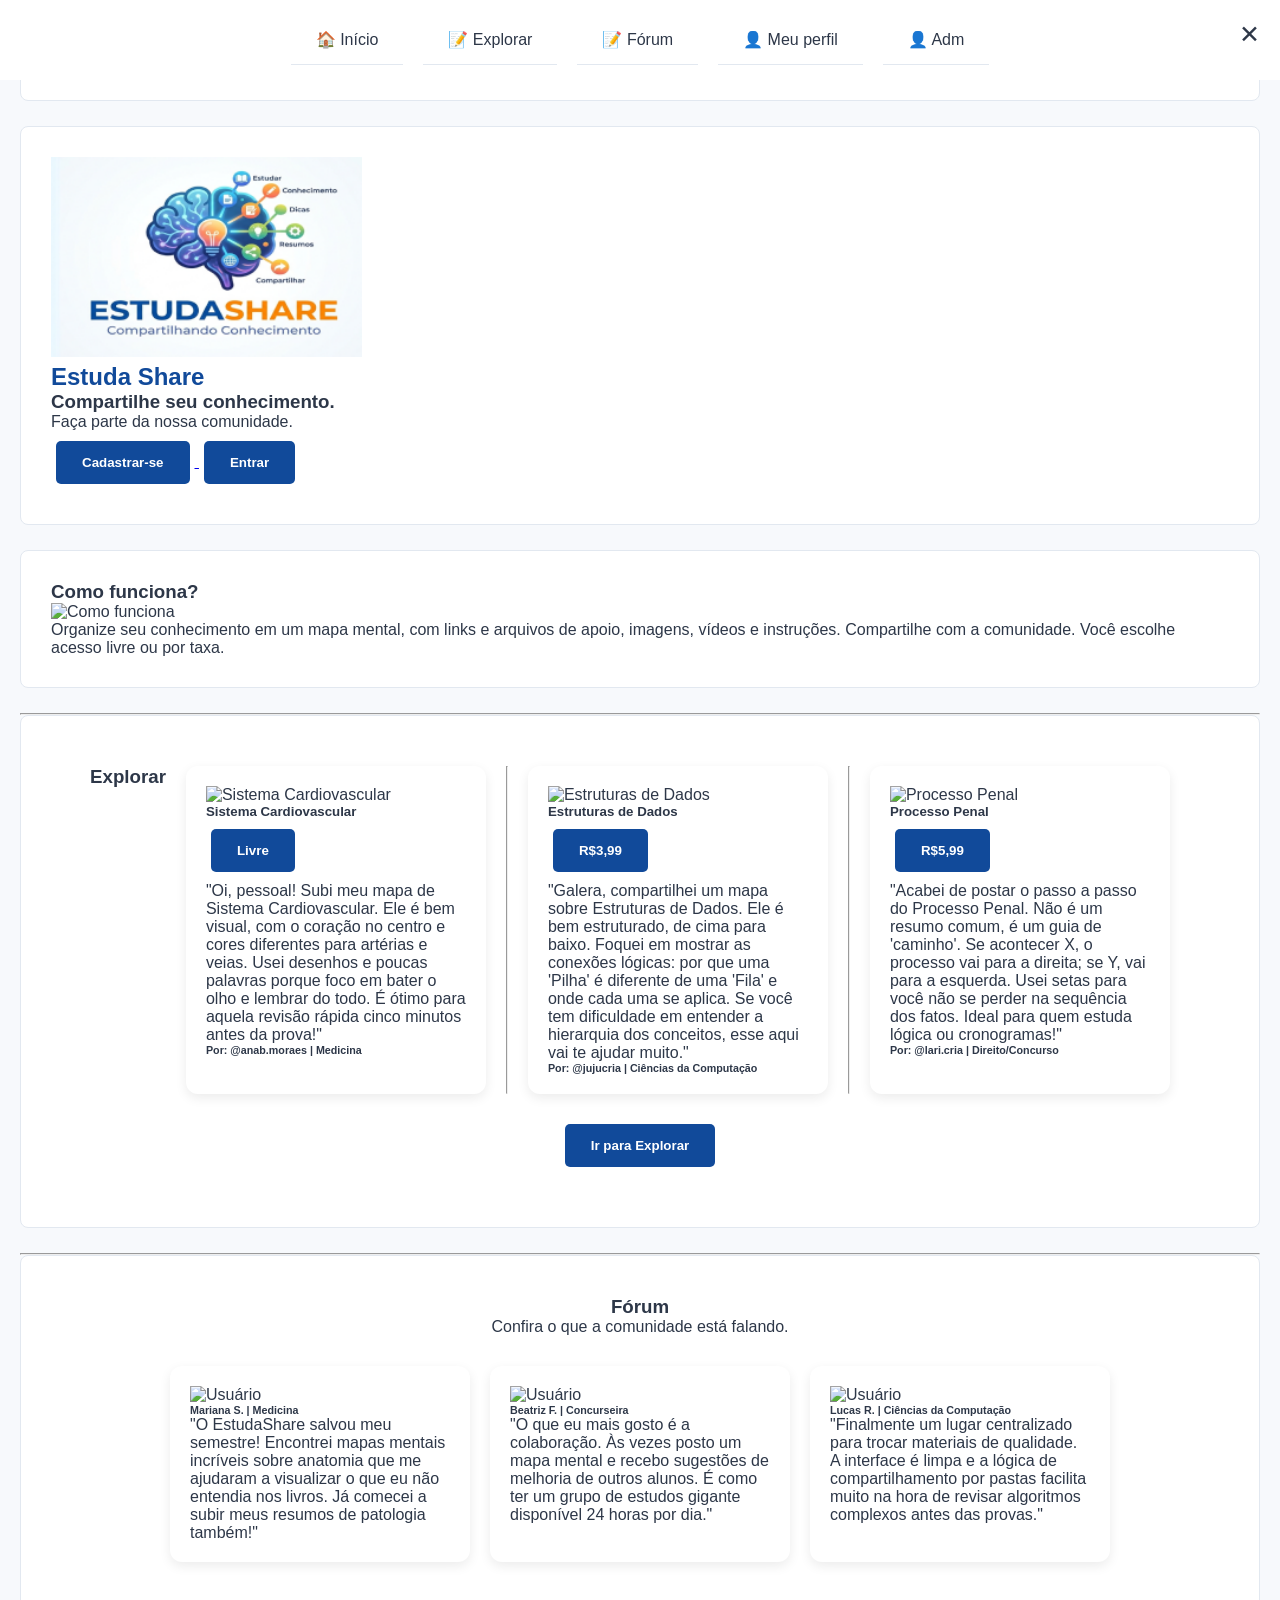
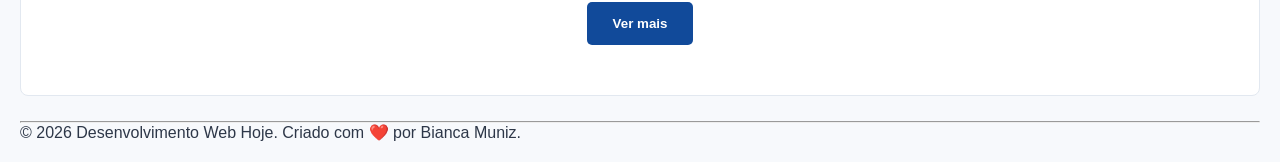
==== index.html @ 196afbf1 "Update index.html" ====
<!DOCTYPE html>
<html lang="pt-br">

<head>
  <meta charset="UTF-8" />
  <title>Estuda Share</title>
  <link rel="stylesheet" type="text/css" href="style2.css" />
</head>

<body>
  <section>
    <nav>
      <input type="checkbox" id="menu-toggle" hidden>
      <label for="menu-toggle" class="menu-icon-open">☰</label>

      <ul class="menu-links">
        <label for="menu-toggle" class="menu-icon-close">✕</label>
        <li><a href="index.html">🏠 Início</a></li>
        <li><a href="Explorar.html">📝 Explorar</a></li>
        <li><a href="Forum.html">📝 Fórum</a></li>
        <li><a href="MeuPerfil.html">👤 Meu perfil</a></li>
        <li><a href="Adm.html">👤 Adm </a></li>
      </ul>
    </nav>
  </section>

  <section>
    <h1>
      <div>
        <img src="logo.jpg" height="200">
      </div>
      Estuda Share
    </h1>
    <h3>Compartilhe seu conhecimento.</h3>
    <p>Faça parte da nossa comunidade.</p>
    
    <a href="LoginNovoUsuário.html">
      <button type="button">Cadastrar-se</button>
    </a>
    <a href="LoginUsuário.html">
      <button type="button">Entrar</button>
    </a>
  </section>

  <section>
    <h3>Como funciona?</h3>
    <img src="comofunciona.jpg" height="50" alt="Como funciona">
    <p>
      Organize seu conhecimento em um mapa mental, com links e arquivos de apoio, imagens, vídeos e instruções.
      Compartilhe com a comunidade. Você escolhe acesso livre ou por taxa.
    </p>
  </section>

  <hr>

  <section>
    <div class="cards-wrapper">
      <h3>Explorar</h3>
      
      <div class="card-container">
        <img src="img1.jpg" height="50" alt="Sistema Cardiovascular">
        <h5>Sistema Cardiovascular</h5>
        <button type="submit">Livre</button>
        <p>
          "Oi, pessoal! Subi meu mapa de Sistema Cardiovascular. Ele é bem visual, com o coração no centro e cores diferentes para artérias e veias. Usei desenhos e poucas palavras porque foco em bater o olho e lembrar do todo. É ótimo para aquela revisão rápida cinco minutos antes da prova!"
        </p>
        <h6>Por: @anab.moraes | Medicina</h6>
      </div>

      <hr>

      <div class="card-container">
        <img src="img2.jpg" height="50" alt="Estruturas de Dados">
        <h5>Estruturas de Dados</h5>
        <button type="submit">R$3,99</button>
        <p>
          "Galera, compartilhei um mapa sobre Estruturas de Dados. Ele é bem estruturado, de cima para baixo. Foquei em mostrar as conexões lógicas: por que uma 'Pilha' é diferente de uma 'Fila' e onde cada uma se aplica. Se você tem dificuldade em entender a hierarquia dos conceitos, esse aqui vai te ajudar muito."
        </p>
        <h6>Por: @jujucria | Ciências da Computação</h6>
      </div>

      <hr>

      <div class="card-container">
        <img src="img3.jpg" height="50" alt="Processo Penal">
        <h5>Processo Penal</h5>
        <button type="submit">R$5,99</button>
        <p>
          "Acabei de postar o passo a passo do Processo Penal. Não é um resumo comum, é um guia de 'caminho'. Se acontecer X, o processo vai para a direita; se Y, vai para a esquerda. Usei setas para você não se perder na sequência dos fatos. Ideal para quem estuda lógica ou cronogramas!"
        </p>
        <h6>Por: @lari.cria | Direito/Concurso</h6>
      </div>

      <br>
      <a href="Explorar.html">
        <button type="button">Ir para Explorar</button>
      </a>
    </div>
  </section>

  <hr>

  <section class="forum-section">
  <h3>Fórum</h3>
  <p>Confira o que a comunidade está falando.</p>

  <div class="comentarios-wrapper">
    <div class="comentario">
      <img src="img4.jpg" height="20" alt="Usuário">
      <h6>Mariana S. | Medicina</h6>
      <p>"O EstudaShare salvou meu semestre! Encontrei mapas mentais incríveis sobre anatomia que me ajudaram a visualizar o que eu não entendia nos livros. Já comecei a subir meus resumos de patologia também!"</p>
    </div>

    <div class="comentario">
      <img src="img4.jpg" height="20" alt="Usuário">
      <h6>Beatriz F. | Concurseira</h6>
      <p>"O que eu mais gosto é a colaboração. Às vezes posto um mapa mental e recebo sugestões de melhoria de outros alunos. É como ter um grupo de estudos gigante disponível 24 horas por dia."</p>
    </div>

    <div class="comentario">
      <img src="img4.jpg" height="20" alt="Usuário">
      <h6>Lucas R. | Ciências da Computação</h6>
      <p>"Finalmente um lugar centralizado para trocar materiais de qualidade. A interface é limpa e a lógica de compartilhamento por pastas facilita muito na hora de revisar algoritmos complexos antes das provas."</p>
    </div>
  </div>

  <div class="forum-botao">
    <a href="Forum.html">
      <button type="button">Ver mais</button>
    </a>
  </div>
</section>

  <hr>

  <footer>
    <p>© 2026 Desenvolvimento Web Hoje. Criado com ❤️ por Bianca Muniz.</p>
  </footer>
</body>

</html>
---- style2.css ----
/* ==========================================
   1. VARIÁVEIS GLOBAIS (:root)
   ========================================== */
:root {
  /* Cores Principais */
  --color-primary: #114a9a;      
  --color-secondary: #f39200;    
  --color-dark-blue: #1b2447;    
  --color-accent-green: #8cc63f; 
  --color-accent-cyan: #00aeef;  

  /* Cores de Interface */
  --color-bg: #f7f9fc;           
  --color-text: #2d3748;         
  --color-white: #ffffff;        
  --color-border: #e2e8f0;

  /* Fontes e Tamanhos */
  --font-titles: 'Montserrat', sans-serif;
  --font-main: 'Segoe UI', Tahoma, Geneva, Verdana, sans-serif;
  --font-size-base: 16px;
  --font-weight-bold: 600;
}

/* ==========================================
   2. CONFIGURAÇÕES GERAIS E RESET
   ========================================== */
* {
  margin: 0;
  padding: 0;
  box-sizing: border-box;
}

body {
  font-family: var(--font-main);
  font-size: var(--font-size-base);
  background-color: var(--color-bg);
  color: var(--color-text);
  padding: 20px;
}

/* Títulos Importantes */
h1 {
  font-family: var(--font-titles);
  font-weight: 800; /* Bem grosso */
  color: var(--color-primary);
}

h1 span {
  font-weight: 500; /* Mais fino */
  color: var(--color-secondary);
}

/* Blocos de conteúdo */
section {
  background: var(--color-white);
  border: 1px solid var(--color-border); 
  border-radius: 8px;
  margin-bottom: 25px; 
  padding: 30px;       
}

/* ==========================================
   3. MENU DE NAVEGAÇÃO
   ========================================== */
.menu-links {
  position: fixed;
  top: 0;
  left: 0; 
  width: 100%; 
  height: auto; 
  background: var(--color-white);
  z-index: 1000;
  padding: 15px 20px; 

  display: flex;
  flex-direction: row; 
  justify-content: center; 
  gap: 20px;
}

.menu-icon-close {
  position: absolute;
  top: 20px;
  right: 20px;
  font-size: 25px;
}

#menu-toggle:checked ~ .menu-links {
  left: 0;
}

.menu-links li {
  list-style: none; /* Remove as bolinhas da lista do menu */
}

.menu-links li a {
  display: block;
  padding: 15px 25px;
  text-decoration: none;
  color: var(--color-text);
  border-bottom: 1px solid var(--color-border);
}

/* ==========================================
   4. COMPONENTES (BOTÕES E CARDS)
   ========================================== */
button {
  background-color: var(--color-primary);
  color: var(--color-white);
  border: 2px solid transparent;
  padding: 12px 24px;
  border-radius: 5px;
  font-weight: var(--font-weight-bold);
  cursor: pointer;
  transition: 0.2s;
  margin: 10px 5px;
}

button:hover {
  background-color: var(--color-white);
  color: var(--color-primary);
  border-color: var(--color-primary);
}

/* Container de Cards Gerais */
.card-container {
  border-radius: 12px; 
  box-shadow: 0 4px 12px rgba(0, 0, 0, 0.08); 
  width: 300px;
  padding: 20px;
  overflow: hidden;
}

/* Wrapper dos Cards na seção Explorar */
.cards-wrapper {
  display: flex; 
  flex-direction: row; 
  justify-content: center; 
  gap: 20px; 
  padding: 20px; 
  flex-wrap: wrap; 
}

/* ==========================================
   5. SEÇÃO DO FÓRUM E COMENTÁRIOS
   ========================================== */
.forum-section {
  padding: 40px 20px;
  text-align: center; 
}

/* Caixa que segura os comentários lado a lado */
.comentarios-wrapper {
  display: flex;
  flex-direction: row;
  flex-wrap: wrap;       
  gap: 20px;             
  justify-content: center; 
  margin: 30px 0;        
}

/* Card de comentário individual */
.comentario {
  background-color: var(--color-white); 
  border-radius: 12px; 
  box-shadow: 0 4px 12px rgba(0, 0, 0, 0.08); 
  width: 300px;
  padding: 20px;
  overflow: hidden;
  text-align: left; 
  flex: 0 1 300px; 
}

.forum-botao {
  margin-top: 20px;
}
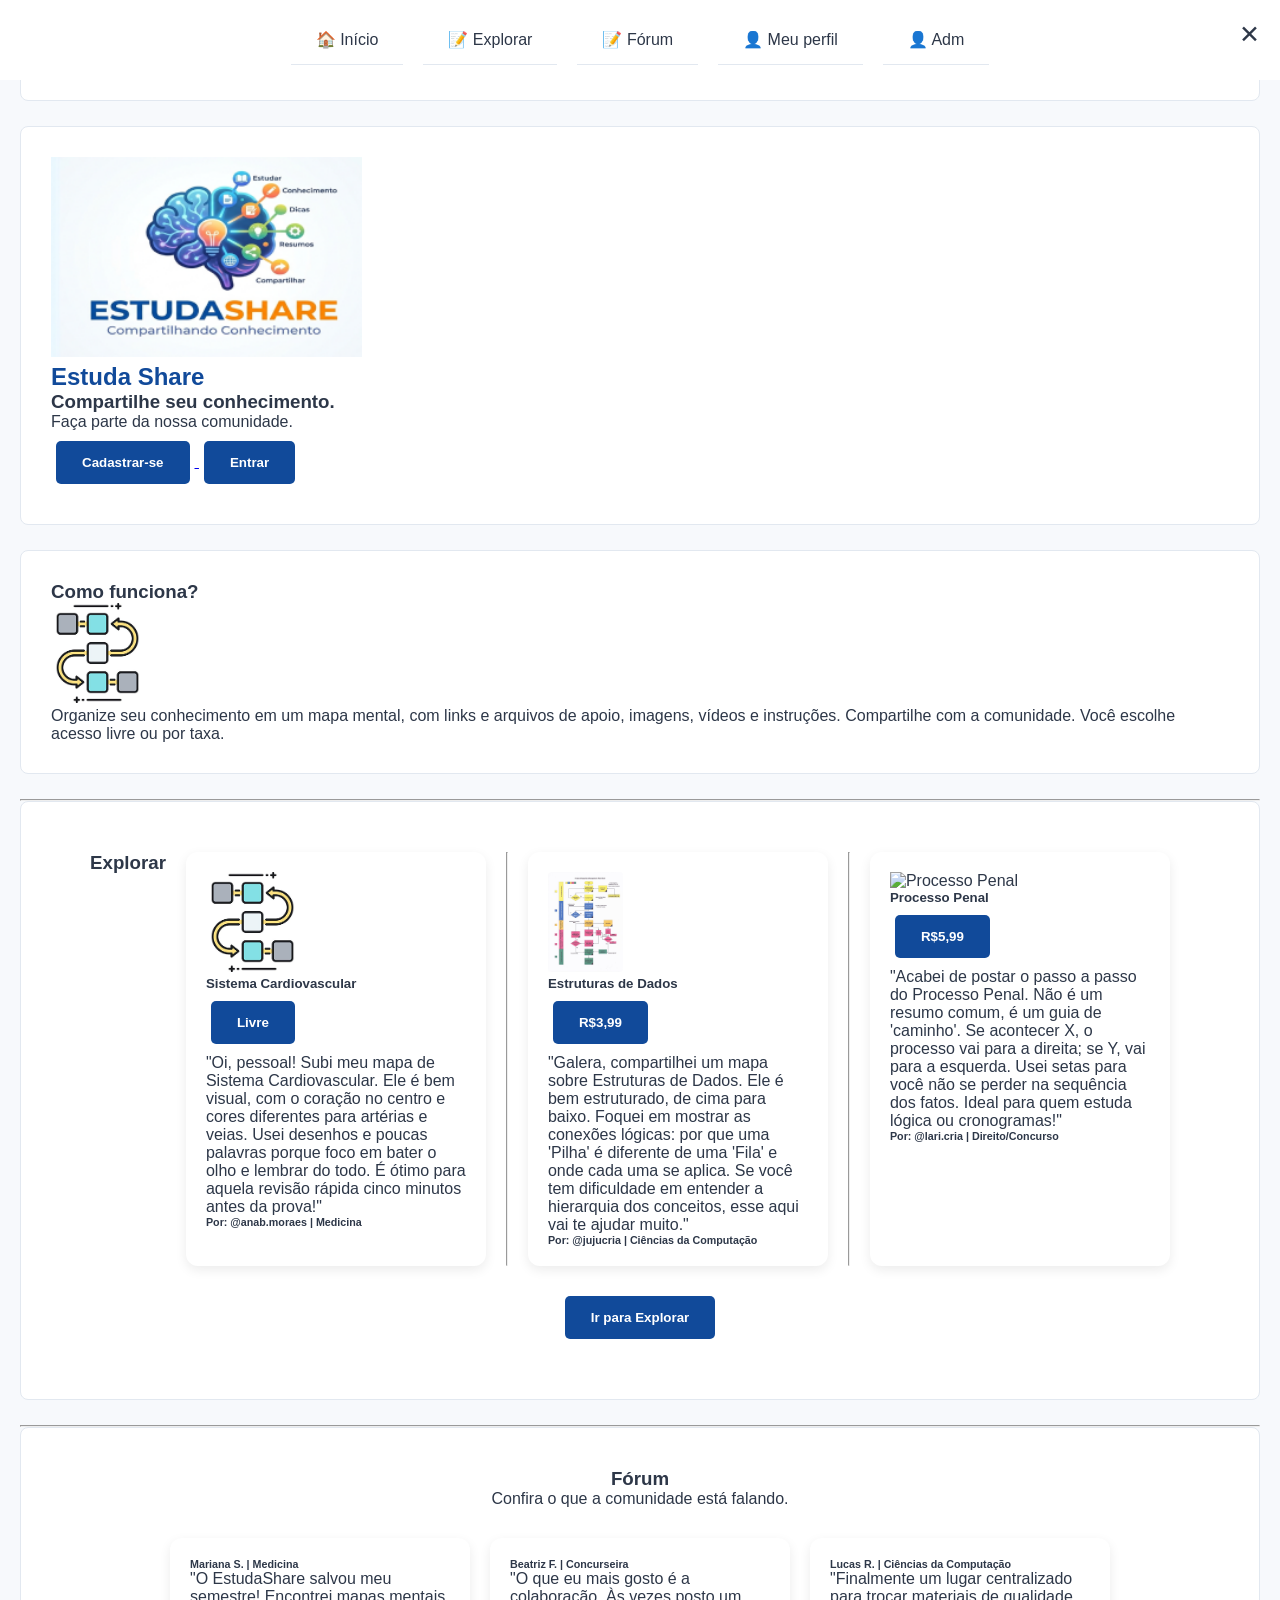
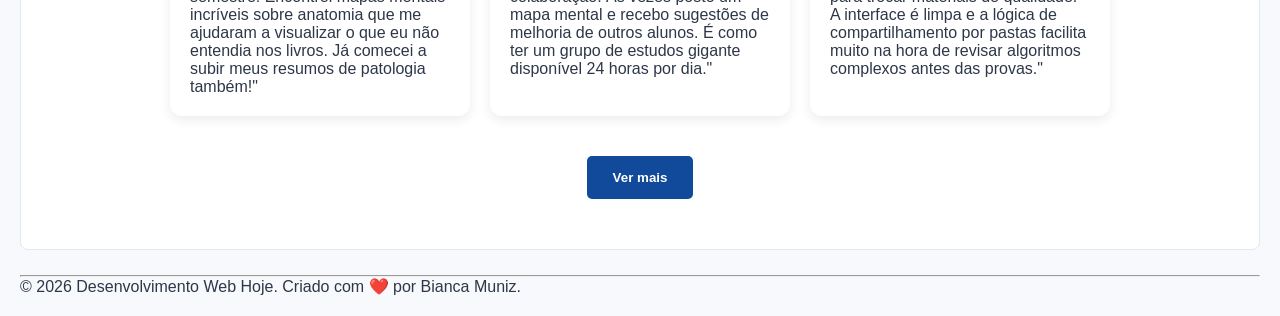
==== commit 93a9a855: "Update index.html" ====
--- a/index.html
+++ b/index.html
@@ -44,7 +44,7 @@
 
   <section>
     <h3>Como funciona?</h3>
-    <img src="comofunciona.jpg" height="50" alt="Como funciona">
+    <img src="comofunciona.jpg" height="100" alt="Como funciona">
     <p>
       Organize seu conhecimento em um mapa mental, com links e arquivos de apoio, imagens, vídeos e instruções.
       Compartilhe com a comunidade. Você escolhe acesso livre ou por taxa.
@@ -58,7 +58,7 @@
       <h3>Explorar</h3>
       
       <div class="card-container">
-        <img src="img1.jpg" height="50" alt="Sistema Cardiovascular">
+        <img src="img1.jpg" height="100" alt="Sistema Cardiovascular">
         <h5>Sistema Cardiovascular</h5>
         <button type="submit">Livre</button>
         <p>
@@ -70,7 +70,7 @@
       <hr>
 
       <div class="card-container">
-        <img src="img2.jpg" height="50" alt="Estruturas de Dados">
+        <img src="img2.jpg" height="100" alt="Estruturas de Dados">
         <h5>Estruturas de Dados</h5>
         <button type="submit">R$3,99</button>
         <p>
@@ -82,7 +82,7 @@
       <hr>
 
       <div class="card-container">
-        <img src="img3.jpg" height="50" alt="Processo Penal">
+        <img src="img3.jpg" height="100" alt="Processo Penal">
         <h5>Processo Penal</h5>
         <button type="submit">R$5,99</button>
         <p>
@@ -106,19 +106,19 @@
 
   <div class="comentarios-wrapper">
     <div class="comentario">
-      <img src="img4.jpg" height="20" alt="Usuário">
+      
       <h6>Mariana S. | Medicina</h6>
       <p>"O EstudaShare salvou meu semestre! Encontrei mapas mentais incríveis sobre anatomia que me ajudaram a visualizar o que eu não entendia nos livros. Já comecei a subir meus resumos de patologia também!"</p>
     </div>
 
     <div class="comentario">
-      <img src="img4.jpg" height="20" alt="Usuário">
+    
       <h6>Beatriz F. | Concurseira</h6>
       <p>"O que eu mais gosto é a colaboração. Às vezes posto um mapa mental e recebo sugestões de melhoria de outros alunos. É como ter um grupo de estudos gigante disponível 24 horas por dia."</p>
     </div>
 
     <div class="comentario">
-      <img src="img4.jpg" height="20" alt="Usuário">
+     
       <h6>Lucas R. | Ciências da Computação</h6>
       <p>"Finalmente um lugar centralizado para trocar materiais de qualidade. A interface é limpa e a lógica de compartilhamento por pastas facilita muito na hora de revisar algoritmos complexos antes das provas."</p>
     </div>
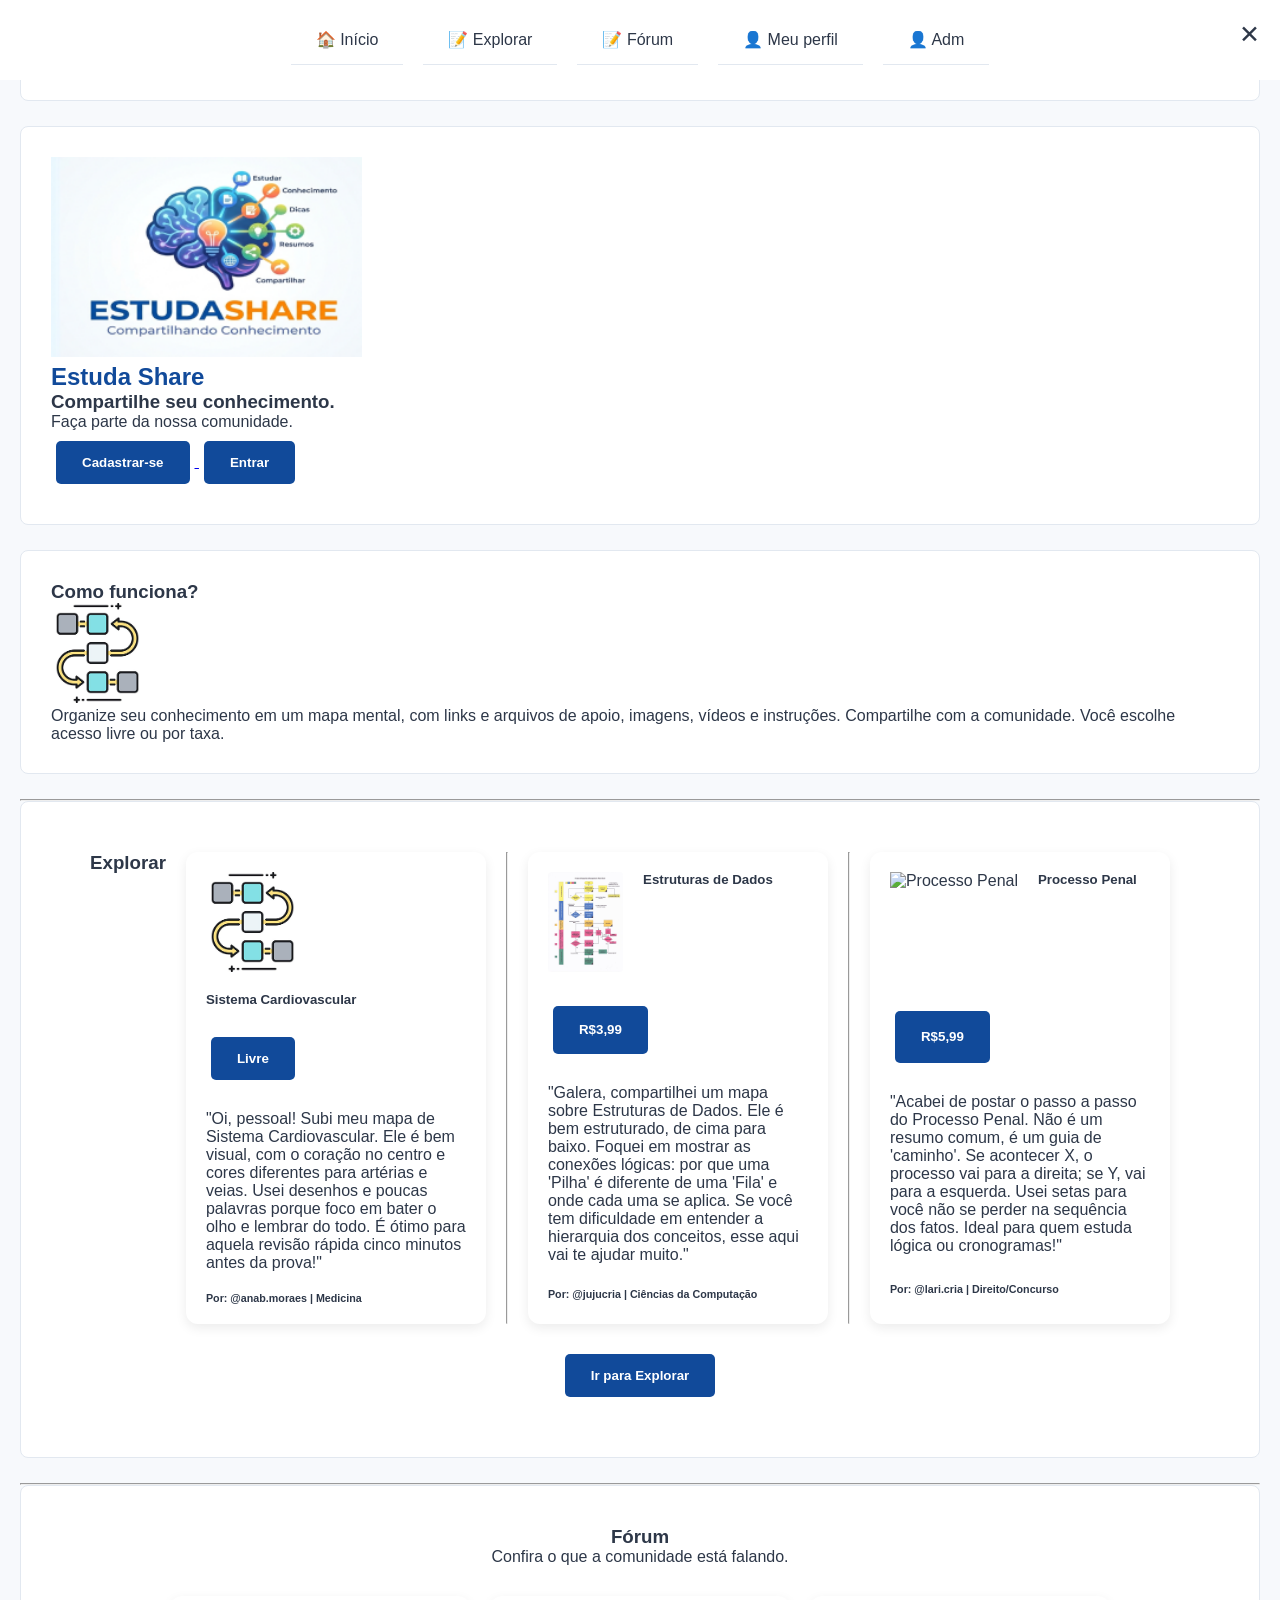
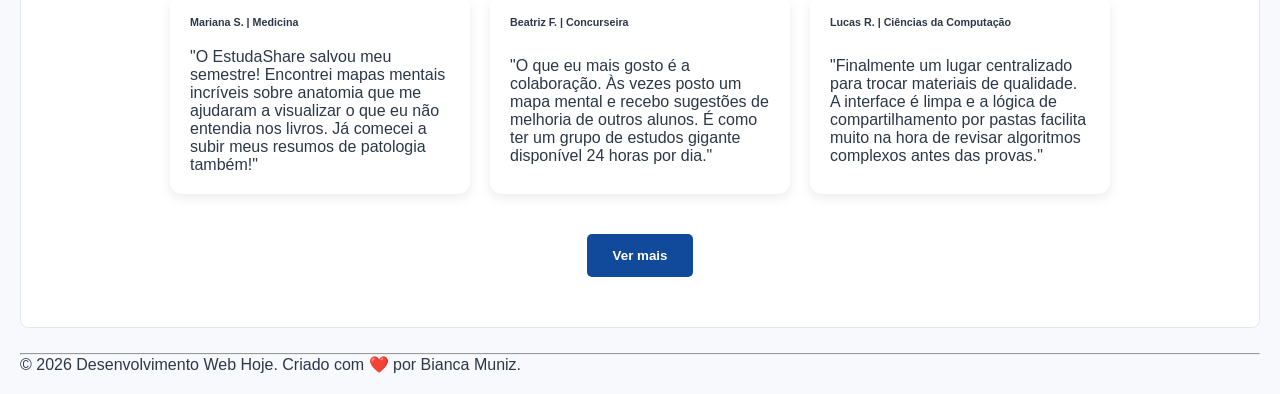
==== commit a683f2d1: "Update index.html" ====
--- a/index.html
+++ b/index.html
@@ -4,7 +4,7 @@
 <head>
   <meta charset="UTF-8" />
   <title>Estuda Share</title>
-  <link rel="stylesheet" type="text/css" href="style2.css" />
+  <link rel="stylesheet" type="text/css" href="style3.css" />
 </head>
 
 <body>
--- a/style3.css
+++ b/style3.css
@@ -0,0 +1,183 @@
+/* ==========================================
+   1. VARIÁVEIS GLOBAIS (:root)
+   ========================================== */
+:root {
+  /* Cores Principais */
+  --color-primary: #114a9a;      
+  --color-secondary: #f39200;    
+  --color-dark-blue: #1b2447;    
+  --color-accent-green: #8cc63f; 
+  --color-accent-cyan: #00aeef;  
+
+  /* Cores de Interface */
+  --color-bg: #f7f9fc;           
+  --color-text: #2d3748;         
+  --color-white: #ffffff;        
+  --color-border: #e2e8f0;
+
+  /* Fontes e Tamanhos */
+  --font-titles: 'Montserrat', sans-serif;
+  --font-main: 'Segoe UI', Tahoma, Geneva, Verdana, sans-serif;
+  --font-size-base: 16px;
+  --font-weight-bold: 600;
+}
+
+/* ==========================================
+   2. CONFIGURAÇÕES GERAIS E RESET
+   ========================================== */
+* {
+  margin: 0;
+  padding: 0;
+  box-sizing: border-box;
+}
+
+body {
+  font-family: var(--font-main);
+  font-size: var(--font-size-base);
+  background-color: var(--color-bg);
+  color: var(--color-text);
+  padding: 20px;
+}
+
+/* Títulos Importantes */
+h1 {
+  font-family: var(--font-titles);
+  font-weight: 800; /* Bem grosso */
+  color: var(--color-primary);
+}
+
+h1 span {
+  font-weight: 500; /* Mais fino */
+  color: var(--color-secondary);
+}
+
+/* Blocos de conteúdo */
+section {
+  background: var(--color-white);
+  border: 1px solid var(--color-border); 
+  border-radius: 8px;
+  margin-bottom: 25px; 
+  padding: 30px;       
+}
+
+/* ==========================================
+   3. MENU DE NAVEGAÇÃO
+   ========================================== */
+.menu-links {
+  position: fixed;
+  top: 0;
+  left: 0; 
+  width: 100%; 
+  height: auto; 
+  background: var(--color-white);
+  z-index: 1000;
+  padding: 15px 20px; 
+
+  display: flex;
+  flex-direction: row; 
+  justify-content: center; 
+  gap: 20px;
+}
+
+.menu-icon-close {
+  position: absolute;
+  top: 20px;
+  right: 20px;
+  font-size: 25px;
+}
+
+#menu-toggle:checked ~ .menu-links {
+  left: 0;
+}
+
+.menu-links li {
+  list-style: none; /* Remove as bolinhas da lista do menu */
+}
+
+.menu-links li a {
+  display: block;
+  padding: 15px 25px;
+  text-decoration: none;
+  color: var(--color-text);
+  border-bottom: 1px solid var(--color-border);
+}
+
+/* ==========================================
+   4. COMPONENTES (BOTÕES E CARDS)
+   ========================================== */
+button {
+  background-color: var(--color-primary);
+  color: var(--color-white);
+  border: 2px solid transparent;
+  padding: 12px 24px;
+  border-radius: 5px;
+  font-weight: var(--font-weight-bold);
+  cursor: pointer;
+  transition: 0.2s;
+  margin: 10px 5px;
+}
+
+button:hover {
+  background-color: var(--color-white);
+  color: var(--color-primary);
+  border-color: var(--color-primary);
+}
+
+/* Container de Cards Gerais */
+.card-container {
+  border-radius: 12px; 
+  box-shadow: 0 4px 12px rgba(0, 0, 0, 0.08); 
+  width: 300px;
+  padding: 20px;
+  overflow: hidden;
+  display: flex;
+  flex-wrap: wrap; 
+  gap: 20px;
+}
+
+/* Wrapper dos Cards na seção Explorar */
+.cards-wrapper {
+  display: flex; 
+  flex-direction: row; 
+  justify-content: center; 
+  gap: 20px; 
+  padding: 20px; 
+  flex-wrap: wrap; 
+}
+
+/* ==========================================
+   5. SEÇÃO DO FÓRUM E COMENTÁRIOS
+   ========================================== */
+.forum-section {
+  padding: 40px 20px;
+  text-align: center; 
+}
+
+/* Caixa que segura os comentários lado a lado */
+.comentarios-wrapper {
+  display: flex;
+  flex-direction: row;
+  flex-wrap: wrap;       
+  gap: 20px;             
+  justify-content: center; 
+  margin: 30px 0;        
+}
+
+/* Card de comentário individual */
+.comentario {
+  background-color: var(--color-white); 
+  border-radius: 12px; 
+  box-shadow: 0 4px 12px rgba(0, 0, 0, 0.08); 
+  width: 300px;
+  padding: 20px;
+  overflow: hidden;
+  text-align: left; 
+  flex: 0 1 300px; 
+  display: flex;
+  flex-wrap: wrap; 
+  gap: 20px;
+}
+
+.forum-botao {
+  margin-top: 20px;
+}
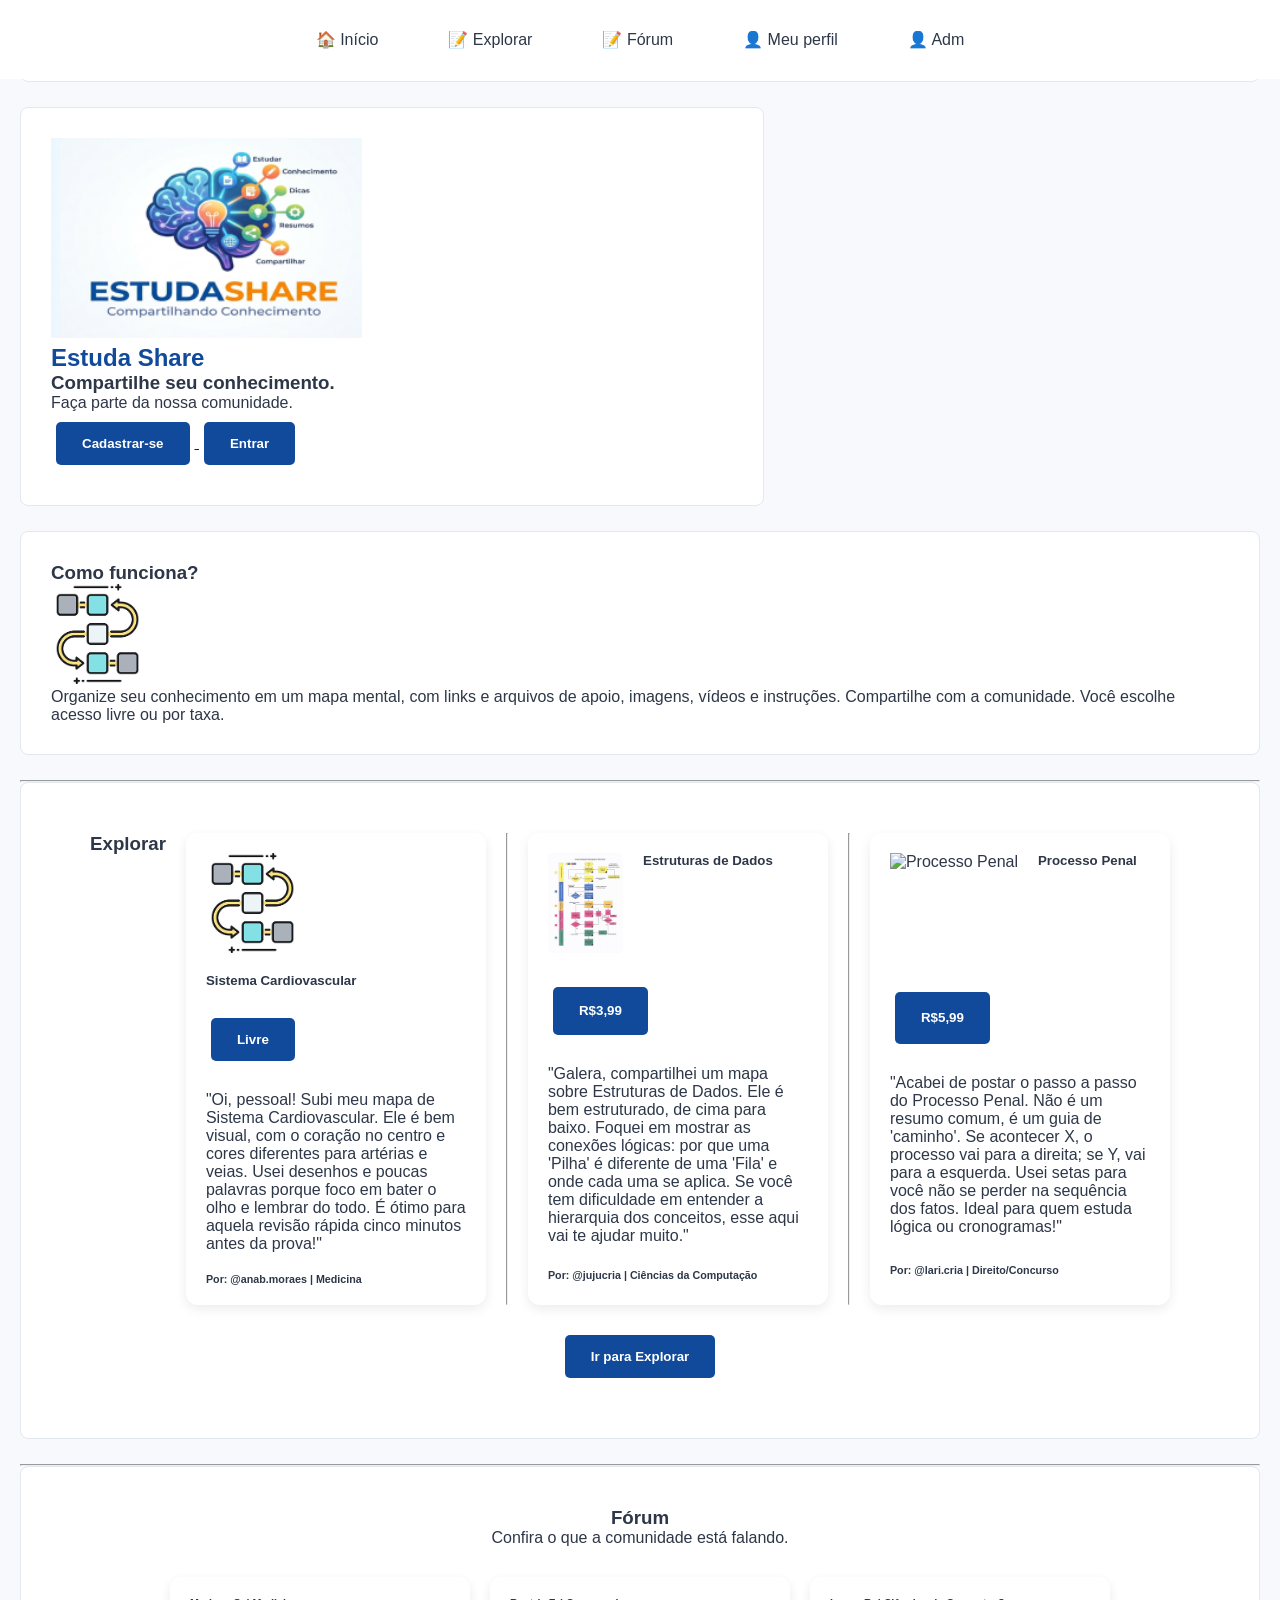
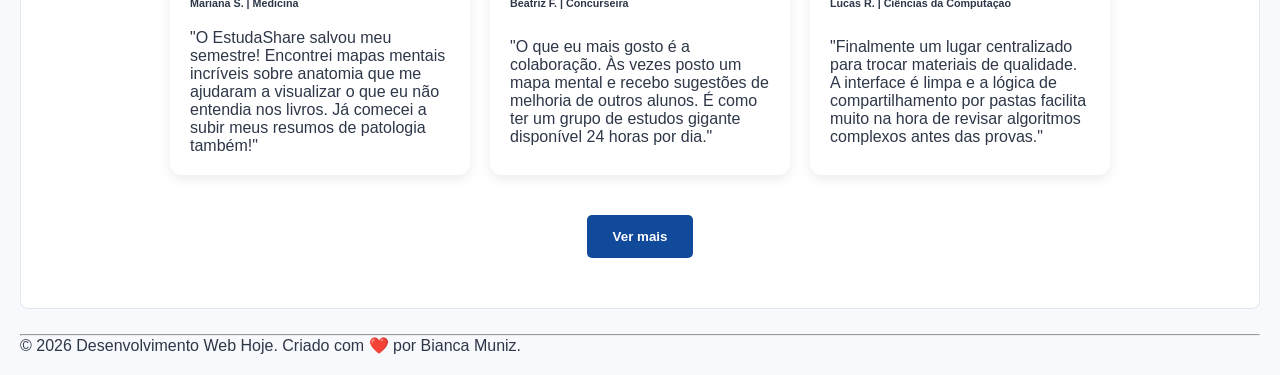
==== commit 751e7d50: "Update index.html" ====
--- a/index.html
+++ b/index.html
@@ -24,7 +24,7 @@
     </nav>
   </section>
 
-  <section>
+  <section class="estuda-share">
     <h1>
       <div>
         <img src="logo.jpg" height="200">
@@ -42,7 +42,7 @@
     </a>
   </section>
 
-  <section>
+  <section class="como-funciona?">
     <h3>Como funciona?</h3>
     <img src="comofunciona.jpg" height="100" alt="Como funciona">
     <p>
--- a/style3.css
+++ b/style3.css
@@ -63,6 +63,18 @@
 /* ==========================================
    3. MENU DE NAVEGAÇÃO
    ========================================== */
+
+/* ==========================================================================
+   1. ESTILO PARA COMPUTADOR (Padrão para telas grandes)
+   ========================================================================== */
+
+.menu-icon-open, 
+.menu-icon-close {
+  display: none; /* Escondidos no PC */
+  cursor: pointer;
+  font-size: 25px;
+}
+
 .menu-links {
   position: fixed;
   top: 0;
@@ -79,19 +91,8 @@
   gap: 20px;
 }
 
-.menu-icon-close {
-  position: absolute;
-  top: 20px;
-  right: 20px;
-  font-size: 25px;
-}
-
-#menu-toggle:checked ~ .menu-links {
-  left: 0;
-}
-
 .menu-links li {
-  list-style: none; /* Remove as bolinhas da lista do menu */
+  list-style: none;
 }
 
 .menu-links li a {
@@ -99,8 +100,96 @@
   padding: 15px 25px;
   text-decoration: none;
   color: var(--color-text);
-  border-bottom: 1px solid var(--color-border);
-}
+}
+
+
+/* ==========================================================================
+   2. ADICIONE ESTE BLOCO ABAIXO PARA O CELULAR (Telas até 768px)
+   ========================================================================== */
+@media (max-width: 768px) {
+  
+  /* 1. Mostra o botão hambúrguer no topo da tela do celular */
+  .menu-icon-open {
+    display: block;
+    position: fixed;
+    top: 15px;
+    right: 20px;
+    z-index: 999;
+    color: var(--color-text);
+  }
+
+  /* 2. Transforma o menu em uma "gaveta" que some para a esquerda */
+  .menu-links {
+    flex-direction: column;   /* Empilha os links verticalmente */
+    justify-content: flex-start; /* Alinha os links no topo do menu */
+    padding-top: 60px;        /* Dá espaço para o botão 'X' não cobrir o primeiro link */
+    
+    left: -100%;              /* ESCONDE o menu totalmente para a esquerda */
+    width: 100%;              /* Ocupa a largura inteira da tela ao abrir */
+    height: 100vh;            /* Ocupa a altura inteira da tela do celular */
+    transition: left 0.3s ease; /* Efeito suave de deslizar */
+  }
+
+  /* 3. Coloca a borda cinza embaixo dos links só no celular */
+  .menu-links li a {
+    border-bottom: 1px solid var(--color-border);
+    text-align: center;       /* Centraliza o texto do link */
+  }
+
+  /* 4. Mostra o botão "X" de fechar dentro do menu */
+  .menu-icon-close {
+    display: block;
+    position: absolute;
+    top: 20px;
+    right: 20px;
+    color: var(--color-text);
+  }
+
+  /* 5. A MÁGICA: Quando marcar o checkbox, o menu vai para a posição original (left: 0) */
+  #menu-toggle:checked ~ .menu-links {
+    left: 0;
+  }
+}
+
+.estuda-share {
+  width: 60%; 
+  text-align: left; 
+}
+
+@media (max-width: 768px) {
+  .estuda-share {
+    width: 95% 
+    margin: 0 auto 
+    text-align: center 
+    
+   
+    display: flex;
+    flex-direction: column;
+    align-items: center;
+  }
+}
+
+
+
+
+.como-funciona? {
+  width: 60%; 
+  text-align: left; 
+}
+
+@media (max-width: 768px) {
+  .como-funciona? {
+    width: 95% 
+    margin: 0 auto 
+    text-align: center 
+    
+   
+    display: flex;
+    flex-direction: column;
+    align-items: center;
+  }
+}
+
 
 /* ==========================================
    4. COMPONENTES (BOTÕES E CARDS)
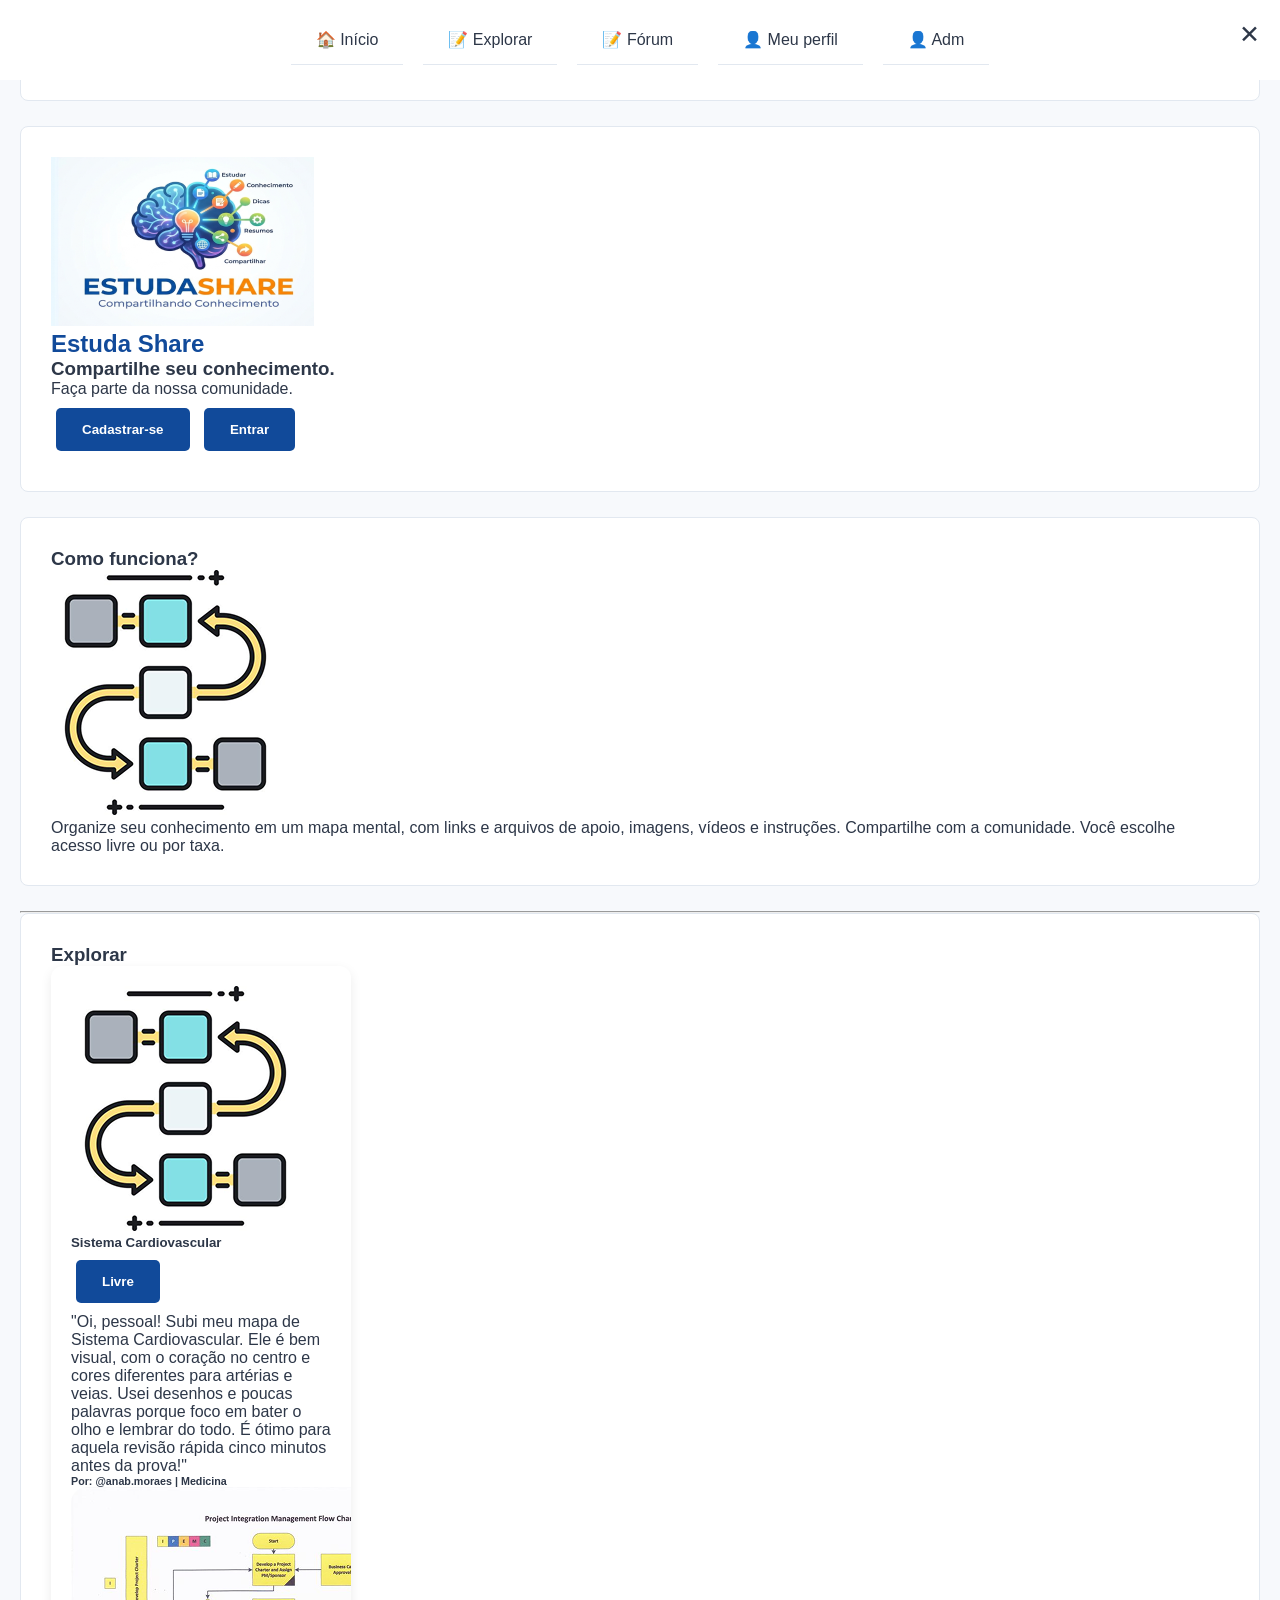
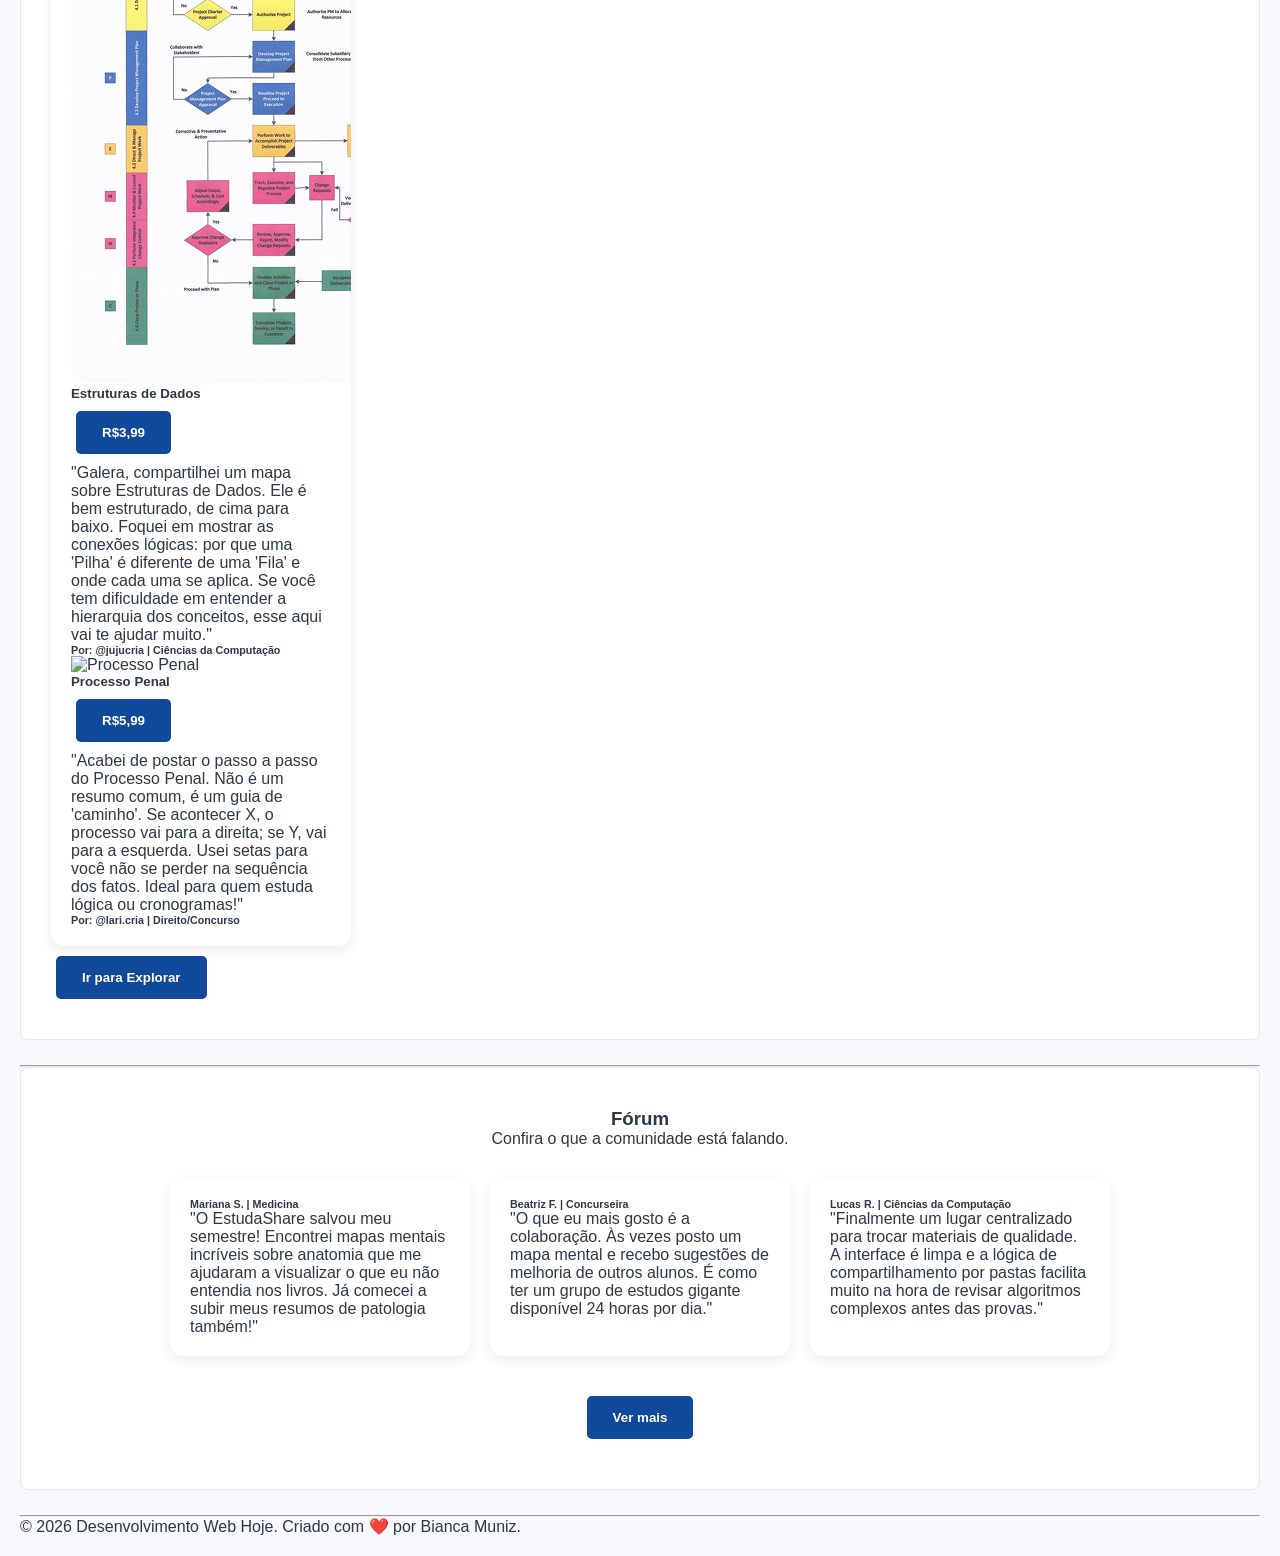
==== commit 95da64d5: "Rename index1.html to index.html" ====
--- a/index.html
+++ b/index.html
@@ -3,12 +3,13 @@
 
 <head>
   <meta charset="UTF-8" />
+  <meta name="viewport" content="width=device-width, initial-scale=1.0">
   <title>Estuda Share</title>
-  <link rel="stylesheet" type="text/css" href="style3.css" />
+  <link rel="stylesheet" type="text/css" href="style2.css" />
 </head>
 
 <body>
-  <section>
+  <section class="menu-section">
     <nav>
       <input type="checkbox" id="menu-toggle" hidden>
       <label for="menu-toggle" class="menu-icon-open">☰</label>
@@ -24,118 +25,109 @@
     </nav>
   </section>
 
-  <section class="estuda-share">
-    <h1>
+  <main class="main-content">
+
+    <section class="estuda-share">
       <div>
-        <img src="logo.jpg" height="200">
+        <img src="logo.jpg" class="logo-img" alt="Logo Estuda Share">
       </div>
-      Estuda Share
-    </h1>
-    <h3>Compartilhe seu conhecimento.</h3>
-    <p>Faça parte da nossa comunidade.</p>
-    
-    <a href="LoginNovoUsuário.html">
-      <button type="button">Cadastrar-se</button>
-    </a>
-    <a href="LoginUsuário.html">
-      <button type="button">Entrar</button>
-    </a>
-  </section>
+      <h1>Estuda Share</h1>
+      <h3>Compartilhe seu conhecimento.</h3>
+      <p>Faça parte da nossa comunidade.</p>
+      
+      <div class="buttons-group">
+        <a href="LoginNovoUsuário.html"><button type="button">Cadastrar-se</button></a>
+        <a href="LoginUsuário.html"><button type="button">Entrar</button></a>
+      </div>
+    </section>
 
-  <section class="como-funciona?">
-    <h3>Como funciona?</h3>
-    <img src="comofunciona.jpg" height="100" alt="Como funciona">
-    <p>
-      Organize seu conhecimento em um mapa mental, com links e arquivos de apoio, imagens, vídeos e instruções.
-      Compartilhe com a comunidade. Você escolhe acesso livre ou por taxa.
-    </p>
-  </section>
+    <section class="como-funciona">
+      <h3>Como funciona?</h3>
+      <img src="comofunciona.jpg" class="como-funciona-img" alt="Como funciona">
+      <p>
+        Organize seu conhecimento em um mapa mental, com links e arquivos de apoio, imagens, vídeos e instruções.
+        Compartilhe com a comunidade. Você escolhe acesso livre ou por taxa.
+      </p>
+    </section>
 
-  <hr>
+    <hr>
 
-  <section>
-    <div class="cards-wrapper">
+    <section class="explorar-section">
       <h3>Explorar</h3>
       
       <div class="card-container">
-        <img src="img1.jpg" height="100" alt="Sistema Cardiovascular">
-        <h5>Sistema Cardiovascular</h5>
-        <button type="submit">Livre</button>
-        <p>
-          "Oi, pessoal! Subi meu mapa de Sistema Cardiovascular. Ele é bem visual, com o coração no centro e cores diferentes para artérias e veias. Usei desenhos e poucas palavras porque foco em bater o olho e lembrar do todo. É ótimo para aquela revisão rápida cinco minutos antes da prova!"
-        </p>
-        <h6>Por: @anab.moraes | Medicina</h6>
+        
+        <div class="card">
+          <img src="img1.jpg" alt="Sistema Cardiovascular">
+          <h5>Sistema Cardiovascular</h5>
+          <button type="submit">Livre</button>
+          <p>
+            "Oi, pessoal! Subi meu mapa de Sistema Cardiovascular. Ele é bem visual, com o coração no centro e cores diferentes para artérias e veias. Usei desenhos e poucas palavras porque foco em bater o olho e lembrar do todo. É ótimo para aquela revisão rápida cinco minutos antes da prova!"
+          </p>
+          <h6>Por: @anab.moraes | Medicina</h6>
+        </div>
+
+        <div class="card">
+          <img src="img2.jpg" alt="Estruturas de Dados">
+          <h5>Estruturas de Dados</h5>
+          <button type="submit">R$3,99</button>
+          <p>
+            "Galera, compartilhei um mapa sobre Estruturas de Dados. Ele é bem estruturado, de cima para baixo. Foquei em mostrar as conexões lógicas: por que uma 'Pilha' é diferente de uma 'Fila' e onde cada uma se aplica. Se você tem dificuldade em entender a hierarquia dos conceitos, esse aqui vai te ajudar muito."
+          </p>
+          <h6>Por: @jujucria | Ciências da Computação</h6>
+        </div>
+
+        <div class="card">
+          <img src="img3.jpg" alt="Processo Penal">
+          <h5>Processo Penal</h5>
+          <button type="submit">R$5,99</button>
+          <p>
+            "Acabei de postar o passo a passo do Processo Penal. Não é um resumo comum, é um guia de 'caminho'. Se acontecer X, o processo vai para a direita; se Y, vai para a esquerda. Usei setas para você não se perder na sequência dos fatos. Ideal para quem estuda lógica ou cronogramas!"
+          </p>
+          <h6>Por: @lari.cria | Direito/Concurso</h6>
+        </div>
+
       </div>
 
-      <hr>
+      <div class="center-btn">
+        <a href="Explorar.html"><button type="button">Ir para Explorar</button></a>
+      </div>
+    </section>
 
-      <div class="card-container">
-        <img src="img2.jpg" height="100" alt="Estruturas de Dados">
-        <h5>Estruturas de Dados</h5>
-        <button type="submit">R$3,99</button>
-        <p>
-          "Galera, compartilhei um mapa sobre Estruturas de Dados. Ele é bem estruturado, de cima para baixo. Foquei em mostrar as conexões lógicas: por que uma 'Pilha' é diferente de uma 'Fila' e onde cada uma se aplica. Se você tem dificuldade em entender a hierarquia dos conceitos, esse aqui vai te ajudar muito."
-        </p>
-        <h6>Por: @jujucria | Ciências da Computação</h6>
+    <hr>
+
+    <section class="forum-section">
+      <h3>Fórum</h3>
+      <p>Confira o que a comunidade está falando.</p>
+
+      <div class="comentarios-wrapper">
+        <div class="comentario">
+          <h6>Mariana S. | Medicina</h6>
+          <p>"O EstudaShare salvou meu semestre! Encontrei mapas mentais incríveis sobre anatomia que me ajudaram a visualizar o que eu não entendia nos livros. Já comecei a subir meus resumos de patologia também!"</p>
+        </div>
+
+        <div class="comentario">
+          <h6>Beatriz F. | Concurseira</h6>
+          <p>"O que eu mais gosto é a colaboração. Às vezes posto um mapa mental e recebo sugestões de melhoria de outros alunos. É como ter um grupo de estudos gigante disponível 24 horas por dia."</p>
+        </div>
+
+        <div class="comentario">
+          <h6>Lucas R. | Ciências da Computação</h6>
+          <p>"Finalmente um lugar centralizado para trocar materiais de qualidade. A interface é limpa e a lógica de compartilhamento por pastas facilita muito na hora de revisar algoritmos complexos antes das provas."</p>
+        </div>
       </div>
 
-      <hr>
+      <div class="forum-botao">
+        <a href="Forum.html"><button type="button">Ver mais</button></a>
+      </div>
+    </section>
 
-      <div class="card-container">
-        <img src="img3.jpg" height="100" alt="Processo Penal">
-        <h5>Processo Penal</h5>
-        <button type="submit">R$5,99</button>
-        <p>
-          "Acabei de postar o passo a passo do Processo Penal. Não é um resumo comum, é um guia de 'caminho'. Se acontecer X, o processo vai para a direita; se Y, vai para a esquerda. Usei setas para você não se perder na sequência dos fatos. Ideal para quem estuda lógica ou cronogramas!"
-        </p>
-        <h6>Por: @lari.cria | Direito/Concurso</h6>
-      </div>
+    <hr>
 
-      <br>
-      <a href="Explorar.html">
-        <button type="button">Ir para Explorar</button>
-      </a>
-    </div>
-  </section>
-
-  <hr>
-
-  <section class="forum-section">
-  <h3>Fórum</h3>
-  <p>Confira o que a comunidade está falando.</p>
-
-  <div class="comentarios-wrapper">
-    <div class="comentario">
-      
-      <h6>Mariana S. | Medicina</h6>
-      <p>"O EstudaShare salvou meu semestre! Encontrei mapas mentais incríveis sobre anatomia que me ajudaram a visualizar o que eu não entendia nos livros. Já comecei a subir meus resumos de patologia também!"</p>
-    </div>
-
-    <div class="comentario">
-    
-      <h6>Beatriz F. | Concurseira</h6>
-      <p>"O que eu mais gosto é a colaboração. Às vezes posto um mapa mental e recebo sugestões de melhoria de outros alunos. É como ter um grupo de estudos gigante disponível 24 horas por dia."</p>
-    </div>
-
-    <div class="comentario">
-     
-      <h6>Lucas R. | Ciências da Computação</h6>
-      <p>"Finalmente um lugar centralizado para trocar materiais de qualidade. A interface é limpa e a lógica de compartilhamento por pastas facilita muito na hora de revisar algoritmos complexos antes das provas."</p>
-    </div>
-  </div>
-
-  <div class="forum-botao">
-    <a href="Forum.html">
-      <button type="button">Ver mais</button>
-    </a>
-  </div>
-</section>
-
-  <hr>
-
-  <footer>
-    <p>© 2026 Desenvolvimento Web Hoje. Criado com ❤️ por Bianca Muniz.</p>
-  </footer>
+    <footer>
+      <p>© 2026 Desenvolvimento Web Hoje. Criado com ❤️ por Bianca Muniz.</p>
+    </footer>
+  </main>
 </body>
 
 </html>
--- a/style2.css
+++ b/style2.css
@@ -0,0 +1,177 @@
+/* ==========================================
+   1. VARIÁVEIS GLOBAIS (:root)
+   ========================================== */
+:root {
+  /* Cores Principais */
+  --color-primary: #114a9a;      
+  --color-secondary: #f39200;    
+  --color-dark-blue: #1b2447;    
+  --color-accent-green: #8cc63f; 
+  --color-accent-cyan: #00aeef;  
+
+  /* Cores de Interface */
+  --color-bg: #f7f9fc;           
+  --color-text: #2d3748;         
+  --color-white: #ffffff;        
+  --color-border: #e2e8f0;
+
+  /* Fontes e Tamanhos */
+  --font-titles: 'Montserrat', sans-serif;
+  --font-main: 'Segoe UI', Tahoma, Geneva, Verdana, sans-serif;
+  --font-size-base: 16px;
+  --font-weight-bold: 600;
+}
+
+/* ==========================================
+   2. CONFIGURAÇÕES GERAIS E RESET
+   ========================================== */
+* {
+  margin: 0;
+  padding: 0;
+  box-sizing: border-box;
+}
+
+body {
+  font-family: var(--font-main);
+  font-size: var(--font-size-base);
+  background-color: var(--color-bg);
+  color: var(--color-text);
+  padding: 20px;
+}
+
+/* Títulos Importantes */
+h1 {
+  font-family: var(--font-titles);
+  font-weight: 800; /* Bem grosso */
+  color: var(--color-primary);
+}
+
+h1 span {
+  font-weight: 500; /* Mais fino */
+  color: var(--color-secondary);
+}
+
+/* Blocos de conteúdo */
+section {
+  background: var(--color-white);
+  border: 1px solid var(--color-border); 
+  border-radius: 8px;
+  margin-bottom: 25px; 
+  padding: 30px;       
+}
+
+/* ==========================================
+   3. MENU DE NAVEGAÇÃO
+   ========================================== */
+.menu-links {
+  position: fixed;
+  top: 0;
+  left: 0; 
+  width: 100%; 
+  height: auto; 
+  background: var(--color-white);
+  z-index: 1000;
+  padding: 15px 20px; 
+
+  display: flex;
+  flex-direction: row; 
+  justify-content: center; 
+  gap: 20px;
+}
+
+.menu-icon-close {
+  position: absolute;
+  top: 20px;
+  right: 20px;
+  font-size: 25px;
+}
+
+#menu-toggle:checked ~ .menu-links {
+  left: 0;
+}
+
+.menu-links li {
+  list-style: none; /* Remove as bolinhas da lista do menu */
+}
+
+.menu-links li a {
+  display: block;
+  padding: 15px 25px;
+  text-decoration: none;
+  color: var(--color-text);
+  border-bottom: 1px solid var(--color-border);
+}
+
+/* ==========================================
+   4. COMPONENTES (BOTÕES E CARDS)
+   ========================================== */
+button {
+  background-color: var(--color-primary);
+  color: var(--color-white);
+  border: 2px solid transparent;
+  padding: 12px 24px;
+  border-radius: 5px;
+  font-weight: var(--font-weight-bold);
+  cursor: pointer;
+  transition: 0.2s;
+  margin: 10px 5px;
+}
+
+button:hover {
+  background-color: var(--color-white);
+  color: var(--color-primary);
+  border-color: var(--color-primary);
+}
+
+/* Container de Cards Gerais */
+.card-container {
+  border-radius: 12px; 
+  box-shadow: 0 4px 12px rgba(0, 0, 0, 0.08); 
+  width: 300px;
+  padding: 20px;
+  overflow: hidden;
+}
+
+/* Wrapper dos Cards na seção Explorar */
+.cards-wrapper {
+  display: flex; 
+  flex-direction: row; 
+  justify-content: center; 
+  gap: 20px; 
+  padding: 20px; 
+  flex-wrap: wrap; 
+}
+
+/* ==========================================
+   5. SEÇÃO DO FÓRUM E COMENTÁRIOS
+   ========================================== */
+.forum-section {
+  padding: 40px 20px;
+  text-align: center; 
+}
+
+/* Caixa que segura os comentários lado a lado */
+.comentarios-wrapper {
+  display: flex;
+  flex-direction: row;
+  flex-wrap: wrap;       
+  gap: 20px;             
+  justify-content: center; 
+  margin: 30px 0;        
+}
+
+/* Card de comentário individual */
+.comentario {
+  background-color: var(--color-white); 
+  border-radius: 12px; 
+  box-shadow: 0 4px 12px rgba(0, 0, 0, 0.08); 
+  width: 300px;
+  padding: 20px;
+  overflow: hidden;
+  text-align: left; 
+  flex: 0 1 300px; 
+}
+
+.forum-botao {
+  margin-top: 20px;
+}
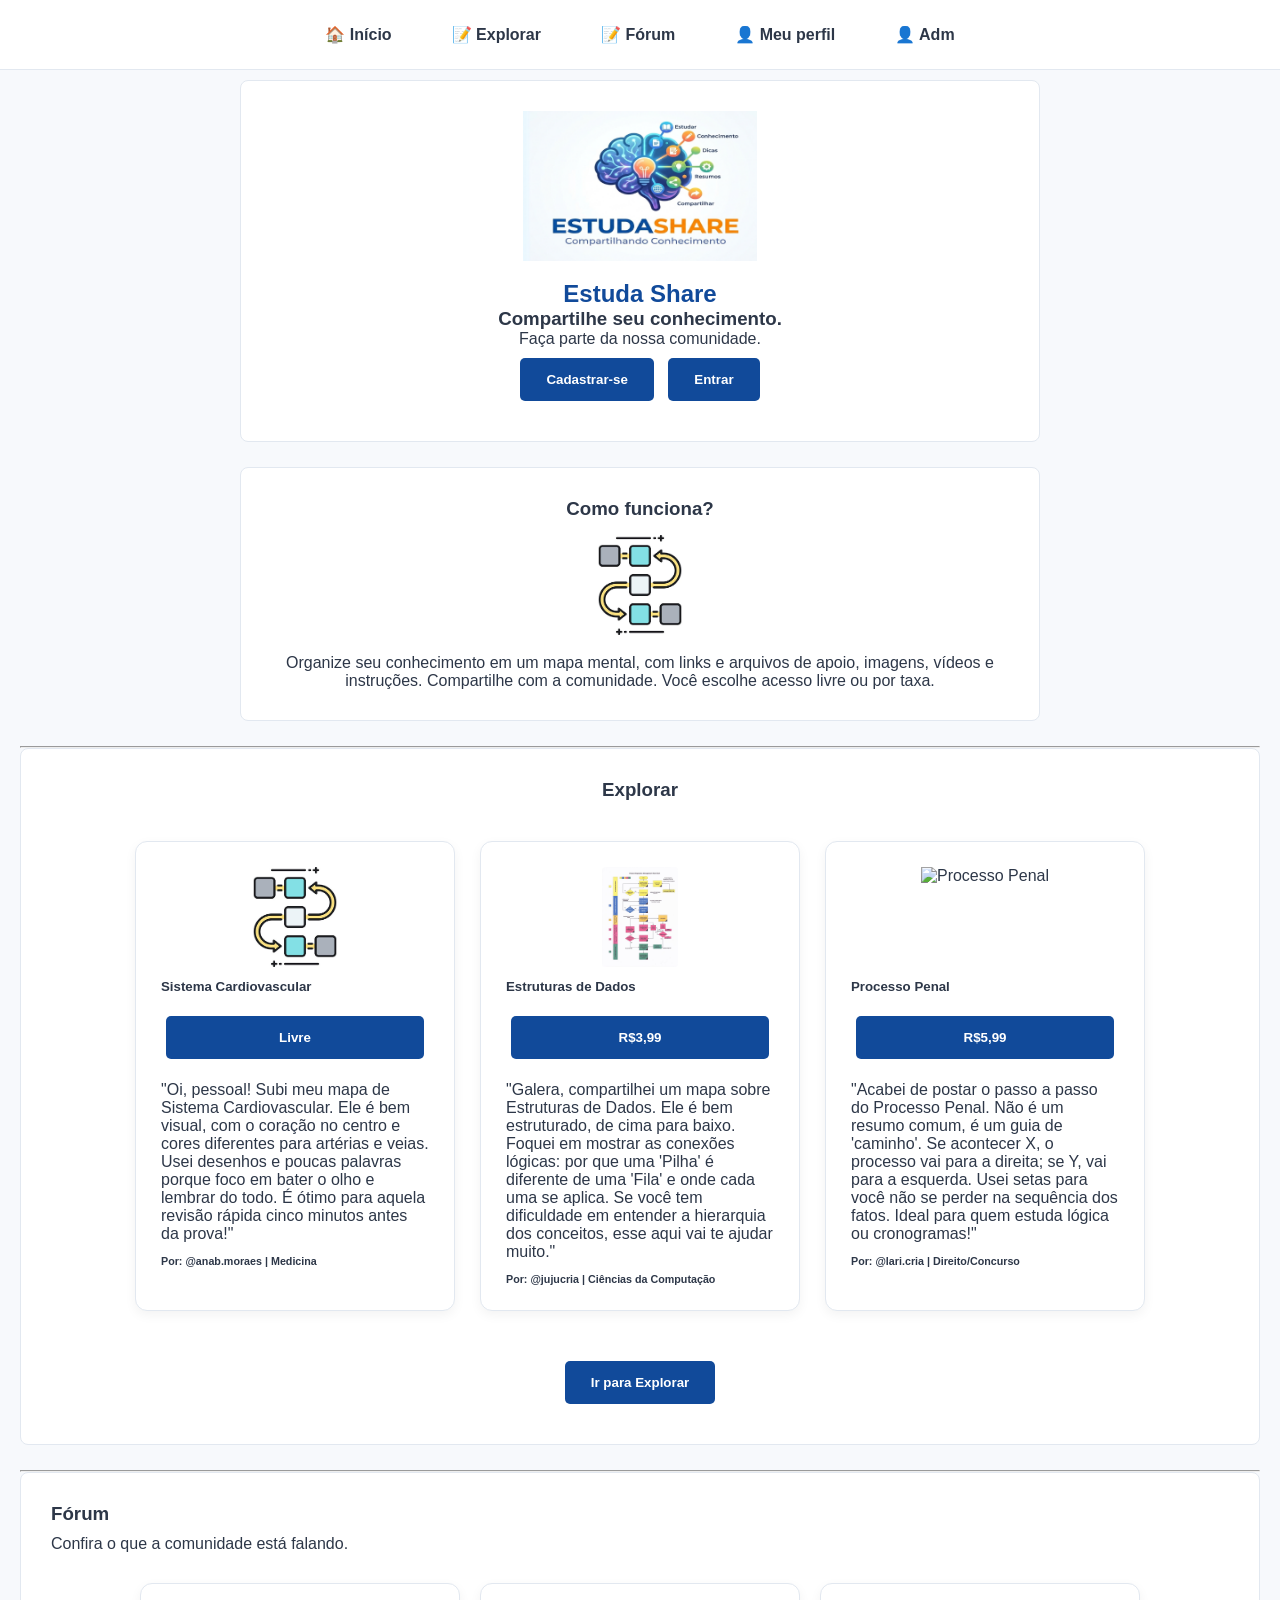
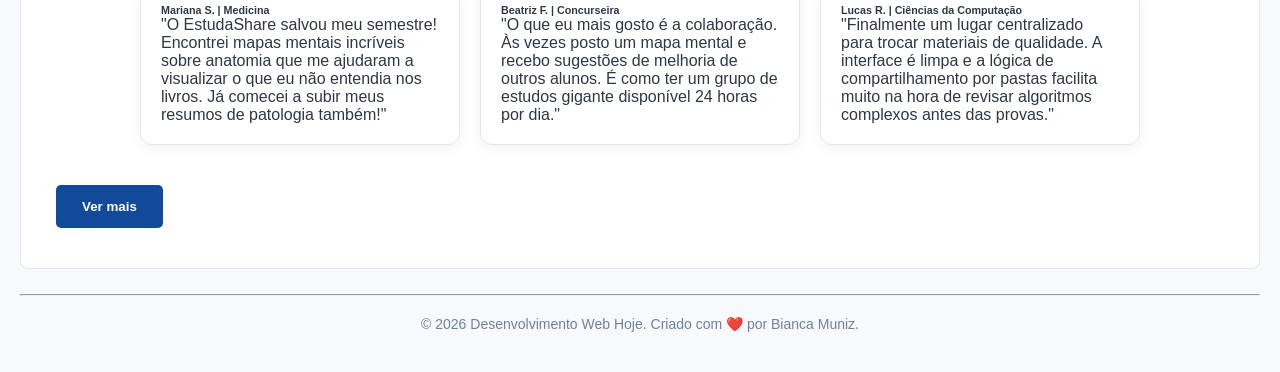
==== commit 5e2a231d: "Update index.html" ====
--- a/index.html
+++ b/index.html
@@ -5,7 +5,7 @@
   <meta charset="UTF-8" />
   <meta name="viewport" content="width=device-width, initial-scale=1.0">
   <title>Estuda Share</title>
-  <link rel="stylesheet" type="text/css" href="style2.css" />
+  <link rel="stylesheet" type="text/css" href="style3.css" />
 </head>
 
 <body>
--- a/style3.css
+++ b/style3.css
@@ -0,0 +1,282 @@
+/* ==========================================
+   1. VARIÁVEIS GLOBAIS (:root)
+   ========================================== */
+:root {
+  --color-primary: #114a9a;      
+  --color-secondary: #f39200;    
+  --color-dark-blue: #1b2447;    
+  --color-accent-green: #8cc63f; 
+  --color-accent-cyan: #00aeef;  
+  --color-bg: #f7f9fc;           
+  --color-text: #2d3748;         
+  --color-white: #ffffff;        
+  --color-border: #e2e8f0;
+
+  --font-titles: 'Montserrat', sans-serif;
+  --font-main: 'Segoe UI', Tahoma, Geneva, Verdana, sans-serif;
+  --font-size-base: 16px;
+  --font-weight-bold: 600;
+}
+
+/* ==========================================
+   2. CONFIGURAÇÕES GERAIS E RESET
+   ========================================== */
+* {
+  margin: 0;
+  padding: 0;
+  box-sizing: border-box;
+}
+
+body {
+  font-family: var(--font-main);
+  font-size: var(--font-size-base);
+  background-color: var(--color-bg);
+  color: var(--color-text);
+}
+
+
+.main-content {
+  padding: 80px 20px 20px 20px;
+}
+
+h1 {
+  font-family: var(--font-titles);
+  font-weight: 800;
+  color: var(--color-primary);
+}
+
+section {
+  background: var(--color-white);
+  border: 1px solid var(--color-border); 
+  border-radius: 8px;
+  margin-bottom: 25px; 
+  padding: 30px;       
+}
+
+img {
+  max-width: 100%;
+  height: auto;
+}
+
+/* ==========================================
+   3. SEÇÕES DO TOPO (PC PADRÃO)
+   ========================================== */
+.estuda-share,
+.como-funciona {
+  width: 100%;
+  max-width: 800px;
+  margin: 0 auto 25px auto;
+  text-align: center; 
+}
+
+.logo-img {
+  height: 150px;
+  margin-bottom: 15px;
+}
+
+.como-funciona-img {
+  height: 100px;
+  margin: 15px 0;
+}
+
+/* ==========================================
+   4. MENU DE NAVEGAÇÃO (PC PADRÃO)
+   ========================================== */
+.menu-section {
+  padding: 0;
+  margin: 0;
+  border: none;
+  border-radius: 0;
+}
+
+.menu-icon-open, 
+.menu-icon-close {
+  display: none;
+  cursor: pointer;
+  font-size: 25px;
+}
+
+.menu-links {
+  position: fixed;
+  top: 0;
+  left: 0; 
+  width: 100%; 
+  height: auto; 
+  background: var(--color-white);
+  z-index: 1000;
+  padding: 15px 20px; 
+  display: flex;
+  flex-direction: row; 
+  justify-content: center; 
+  gap: 20px;
+  border-bottom: 1px solid var(--color-border);
+}
+
+.menu-links li {
+  list-style: none;
+}
+
+.menu-links li a {
+  display: block;
+  padding: 10px 20px;
+  text-decoration: none;
+  color: var(--color-text);
+  font-weight: bold;
+}
+
+/* ==========================================
+   5. COMPONENTES (BOTÕES E CARDS - PC)
+   ========================================== */
+button {
+  background-color: var(--color-primary);
+  color: var(--color-white);
+  border: 2px solid transparent;
+  padding: 12px 24px;
+  border-radius: 5px;
+  font-weight: var(--font-weight-bold);
+  cursor: pointer;
+  transition: 0.2s;
+  margin: 10px 5px;
+}
+
+button:hover {
+  background-color: var(--color-white);
+  color: var(--color-primary);
+  border-color: var(--color-primary);
+}
+
+.explorar-section h3 {
+  text-align: center;
+  margin-bottom: 20px;
+}
+
+
+.card-container {
+  display: flex;
+  flex-direction: row;
+  flex-wrap: wrap; 
+  gap: 25px;
+  justify-content: center;
+  padding: 20px 0;
+}
+
+/* CARD FILHO: Cada bloco individual */
+.card {
+  background: var(--color-white);
+  border: 1px solid var(--color-border);
+  border-radius: 12px; 
+  box-shadow: 0 4px 12px rgba(0, 0, 0, 0.05); 
+  width: 320px;
+  padding: 25px;
+  display: flex;
+  flex-direction: column;
+  gap: 12px;
+}
+
+.card img {
+  align-self: center;
+  height: 100px;
+}
+
+.center-btn {
+  text-align: center;
+  margin-top: 20px;
+}
+
+/* Seção do Fórum e Comentários */
+.forum-section h3 {
+  margin-bottom: 10px;
+}
+
+.comentarios-wrapper {
+  display: flex;
+  flex-direction: row;
+  flex-wrap: wrap;        
+  gap: 20px;              
+  justify-content: center; 
+  margin: 30px 0;         
+}
+
+.comentario {
+  background-color: var(--color-white); 
+  border: 1px solid var(--color-border);
+  border-radius: 12px; 
+  box-shadow: 0 4px 12px rgba(0, 0, 0, 0.05); 
+  width: 320px;
+  padding: 20px;
+  text-align: left; 
+}
+
+/* ==========================================
+   6. RESPONSIVIDADE (Telas até 768px - Celular)
+   ========================================== */
+@media (max-width: 768px) {
+
+  .main-content {
+    padding-top: 70px; 
+  }
+
+ 
+  .card-container,
+  .comentarios-wrapper {
+    flex-direction: column !important; 
+    align-items: center !important;
+  }
+
+ 
+  .card,
+  .comentario {
+    width: 100% !important;
+    max-width: 100% !important;
+    box-shadow: 0 2px 8px rgba(0, 0, 0, 0.06);
+  }
+
+  /* --- MENU COMPORTAMENTO CELULAR --- */
+  .menu-icon-open {
+    display: block !important;
+    position: fixed;
+    top: 15px;
+    right: 20px;
+    z-index: 1001;
+    color: var(--color-text);
+    background: var(--color-white);
+    padding: 5px 10px;
+    border-radius: 5px;
+    box-shadow: 0 2px 5px rgba(0,0,0,0.1);
+  }
+
+  .menu-links {
+    flex-direction: column !important;   
+    justify-content: flex-start !important; 
+    padding: 80px 20px 20px 20px !important;        
+    left: -100% !important;              
+    width: 100% !important;              
+    height: 100vh !important;            
+    transition: left 0.3s ease !important; 
+  }
+
+  .menu-links li a {
+    border-bottom: 1px solid var(--color-border);
+    text-align: center;
+    padding: 15px;       
+  }
+
+  .menu-icon-close {
+    display: block !important;
+    position: absolute;
+    top: 20px;
+    right: 20px;
+    color: var(--color-text);
+  }
+
+  #menu-toggle:checked ~ .menu-links {
+    left: 0 !important;
+  }
+}
+
+footer {
+  text-align: center;
+  padding: 20px;
+  color: #718096;
+  font-size: 14px;
+}
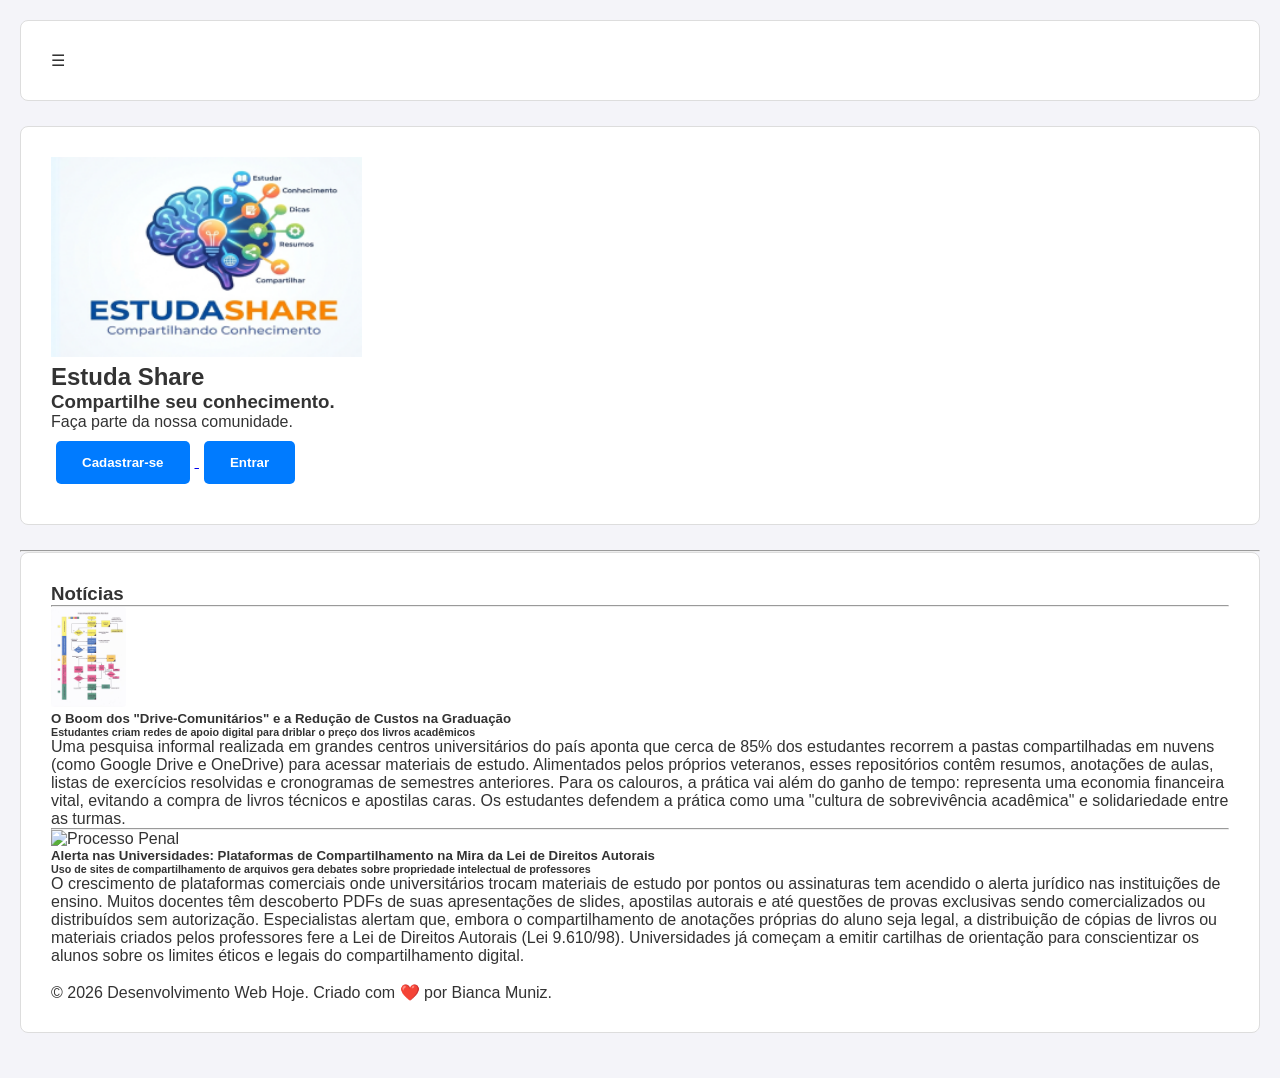
==== commit 77ded04a: "Update index.html" ====
--- a/index.html
+++ b/index.html
@@ -3,13 +3,12 @@
 
 <head>
   <meta charset="UTF-8" />
-  <meta name="viewport" content="width=device-width, initial-scale=1.0">
   <title>Estuda Share</title>
-  <link rel="stylesheet" type="text/css" href="style3.css" />
+  <link rel="stylesheet" type="text/css" href="style.css" />
 </head>
 
 <body>
-  <section class="menu-section">
+  <section>
     <nav>
       <input type="checkbox" id="menu-toggle" hidden>
       <label for="menu-toggle" class="menu-icon-open">☰</label>
@@ -17,117 +16,75 @@
       <ul class="menu-links">
         <label for="menu-toggle" class="menu-icon-close">✕</label>
         <li><a href="index.html">🏠 Início</a></li>
-        <li><a href="Explorar.html">📝 Explorar</a></li>
-        <li><a href="Forum.html">📝 Fórum</a></li>
-        <li><a href="MeuPerfil.html">👤 Meu perfil</a></li>
-        <li><a href="Adm.html">👤 Adm </a></li>
+        <li><a href="listagem.html">👤 Listagem</a></li>
+        <li><a href="cadrastar.html">👤 Cadastrar </a></li>
       </ul>
     </nav>
   </section>
 
-  <main class="main-content">
+  <section class="estuda-share">
+    <h1>
+      <div>
+        <img src="logo.jpg" height="200">
+      </div>
+      Estuda Share
+    </h1>
+    <h3>Compartilhe seu conhecimento.</h3>
+    <p>Faça parte da nossa comunidade.</p>
+    
+    <a href="LoginNovoUsuário.html">
+      <button type="button">Cadastrar-se</button>
+    </a>
+    <a href="LoginUsuário.html">
+      <button type="button">Entrar</button>
+    </a>
+  </section>
+    
+    
+   
 
-    <section class="estuda-share">
-      <div>
-        <img src="logo.jpg" class="logo-img" alt="Logo Estuda Share">
-      </div>
-      <h1>Estuda Share</h1>
-      <h3>Compartilhe seu conhecimento.</h3>
-      <p>Faça parte da nossa comunidade.</p>
-      
-      <div class="buttons-group">
-        <a href="LoginNovoUsuário.html"><button type="button">Cadastrar-se</button></a>
-        <a href="LoginUsuário.html"><button type="button">Entrar</button></a>
-      </div>
-    </section>
+  <hr>
+    
+    
 
-    <section class="como-funciona">
-      <h3>Como funciona?</h3>
-      <img src="comofunciona.jpg" class="como-funciona-img" alt="Como funciona">
-      <p>
-        Organize seu conhecimento em um mapa mental, com links e arquivos de apoio, imagens, vídeos e instruções.
-        Compartilhe com a comunidade. Você escolhe acesso livre ou por taxa.
-      </p>
-    </section>
 
-    <hr>
+  <section>
+    <div class="cards-wrapper">
+      <h3>Notícias</h3>
 
-    <section class="explorar-section">
-      <h3>Explorar</h3>
-      
+
+
+      <hr>
+        
+
       <div class="card-container">
+        <img src="img2.jpg" height="100" alt="Estruturas de Dados">
+        <h5>O Boom dos "Drive-Comunitários" e a Redução de Custos na Graduação</h5>
+        <h6>Estudantes criam redes de apoio digital para driblar o preço dos livros acadêmicos</h6>
+        <p>
+          Uma pesquisa informal realizada em grandes centros universitários do país aponta que cerca de 85% dos estudantes recorrem a pastas compartilhadas em nuvens (como Google Drive e OneDrive) para acessar materiais de estudo. Alimentados pelos próprios veteranos, esses repositórios contêm resumos, anotações de aulas, listas de exercícios resolvidas e cronogramas de semestres anteriores. Para os calouros, a prática vai além do ganho de tempo: representa uma economia financeira vital, evitando a compra de livros técnicos e apostilas caras. Os estudantes defendem a prática como uma "cultura de sobrevivência acadêmica" e solidariedade entre as turmas.
+        </p>
         
-        <div class="card">
-          <img src="img1.jpg" alt="Sistema Cardiovascular">
-          <h5>Sistema Cardiovascular</h5>
-          <button type="submit">Livre</button>
-          <p>
-            "Oi, pessoal! Subi meu mapa de Sistema Cardiovascular. Ele é bem visual, com o coração no centro e cores diferentes para artérias e veias. Usei desenhos e poucas palavras porque foco em bater o olho e lembrar do todo. É ótimo para aquela revisão rápida cinco minutos antes da prova!"
-          </p>
-          <h6>Por: @anab.moraes | Medicina</h6>
-        </div>
-
-        <div class="card">
-          <img src="img2.jpg" alt="Estruturas de Dados">
-          <h5>Estruturas de Dados</h5>
-          <button type="submit">R$3,99</button>
-          <p>
-            "Galera, compartilhei um mapa sobre Estruturas de Dados. Ele é bem estruturado, de cima para baixo. Foquei em mostrar as conexões lógicas: por que uma 'Pilha' é diferente de uma 'Fila' e onde cada uma se aplica. Se você tem dificuldade em entender a hierarquia dos conceitos, esse aqui vai te ajudar muito."
-          </p>
-          <h6>Por: @jujucria | Ciências da Computação</h6>
-        </div>
-
-        <div class="card">
-          <img src="img3.jpg" alt="Processo Penal">
-          <h5>Processo Penal</h5>
-          <button type="submit">R$5,99</button>
-          <p>
-            "Acabei de postar o passo a passo do Processo Penal. Não é um resumo comum, é um guia de 'caminho'. Se acontecer X, o processo vai para a direita; se Y, vai para a esquerda. Usei setas para você não se perder na sequência dos fatos. Ideal para quem estuda lógica ou cronogramas!"
-          </p>
-          <h6>Por: @lari.cria | Direito/Concurso</h6>
-        </div>
-
       </div>
 
-      <div class="center-btn">
-        <a href="Explorar.html"><button type="button">Ir para Explorar</button></a>
-      </div>
-    </section>
+      <hr>
 
-    <hr>
-
-    <section class="forum-section">
-      <h3>Fórum</h3>
-      <p>Confira o que a comunidade está falando.</p>
-
-      <div class="comentarios-wrapper">
-        <div class="comentario">
-          <h6>Mariana S. | Medicina</h6>
-          <p>"O EstudaShare salvou meu semestre! Encontrei mapas mentais incríveis sobre anatomia que me ajudaram a visualizar o que eu não entendia nos livros. Já comecei a subir meus resumos de patologia também!"</p>
-        </div>
-
-        <div class="comentario">
-          <h6>Beatriz F. | Concurseira</h6>
-          <p>"O que eu mais gosto é a colaboração. Às vezes posto um mapa mental e recebo sugestões de melhoria de outros alunos. É como ter um grupo de estudos gigante disponível 24 horas por dia."</p>
-        </div>
-
-        <div class="comentario">
-          <h6>Lucas R. | Ciências da Computação</h6>
-          <p>"Finalmente um lugar centralizado para trocar materiais de qualidade. A interface é limpa e a lógica de compartilhamento por pastas facilita muito na hora de revisar algoritmos complexos antes das provas."</p>
-        </div>
+      <div class="card-container">
+        <img src="img3.jpg" height="100" alt="Processo Penal">
+        <h5>Alerta nas Universidades: Plataformas de Compartilhamento na Mira da Lei de Direitos Autorais</h5>
+        <h6>Uso de sites de compartilhamento de arquivos gera debates sobre propriedade intelectual de professores</h6>
+        <p>
+          O crescimento de plataformas comerciais onde universitários trocam materiais de estudo por pontos ou assinaturas tem acendido o alerta jurídico nas instituições de ensino. Muitos docentes têm descoberto PDFs de suas apresentações de slides, apostilas autorais e até questões de provas exclusivas sendo comercializados ou distribuídos sem autorização. Especialistas alertam que, embora o compartilhamento de anotações próprias do aluno seja legal, a distribuição de cópias de livros ou materiais criados pelos professores fere a Lei de Direitos Autorais (Lei 9.610/98). Universidades já começam a emitir cartilhas de orientação para conscientizar os alunos sobre os limites éticos e legais do compartilhamento digital.
+        </p>
+       
       </div>
 
-      <div class="forum-botao">
-        <a href="Forum.html"><button type="button">Ver mais</button></a>
-      </div>
-    </section>
+      <br>
+     
 
-    <hr>
-
-    <footer>
-      <p>© 2026 Desenvolvimento Web Hoje. Criado com ❤️ por Bianca Muniz.</p>
-    </footer>
-  </main>
+  <footer>
+    <p>© 2026 Desenvolvimento Web Hoje. Criado com ❤️ por Bianca Muniz.</p>
+  </footer>
 </body>
 
 </html>
--- a/style.css
+++ b/style.css
@@ -0,0 +1,89 @@
+:root {
+  
+  --color-primary: #007bff;
+  --color-secondary: #6c757d;
+  --color-bg: #f4f4f9;
+  --color-text: #333;
+  --color-white: #ffffff;
+  --color-border: #ddd;
+
+
+  --font-main: 'Segoe UI', Tahoma, Geneva, Verdana, sans-serif;
+  --font-size-base: 16px;
+  --font-weight-bold: 600;
+}
+
+* {
+  margin: 0;
+  padding: 0;
+  box-sizing: border-box;
+}
+
+body {
+  font-family: var(--font-main);
+  background-color: var(--color-bg);
+  color: var(--color-text);
+  padding: 20px;
+}
+
+section {
+  background: var(--color-white);
+  border: 1px solid var(--color-border); 
+  border-radius: 8px;
+  margin-bottom: 25px; 
+  padding: 30px;       
+}
+
+
+
+.menu-links {
+  position: fixed;
+  top: 0;
+  left: -100%; 
+  width: 250px;
+  height: 100%;
+  background: var(--color-white);
+  z-index: 1000;
+  padding-top: 60px;
+  
+}
+
+.menu-icon-close {
+  position: absolute;
+  top: 20px;
+  right: 20px;
+  font-size: 25px;
+
+}
+
+
+#menu-toggle:checked ~ .menu-links {
+  left: 0; /
+}
+
+
+.menu-links li a {
+  display: block;
+  padding: 15px 25px;
+  text-decoration: none;
+  color: var(--color-text);
+  border-bottom: 1px solid var(--color-border);
+}
+
+button {
+  background-color: var(--color-primary);
+  color: var(--color-white);
+  border: 2px solid transparent;
+  padding: 12px 24px;
+  border-radius: 5px;
+  font-weight: var(--font-weight-bold);
+  cursor: pointer;
+  transition: 0.2s;
+  margin: 10px 5px;
+}
+
+button:hover {
+  background-color: var(--color-white);
+  color: var(--color-primary);
+  border-color: var(--color-primary);
+}
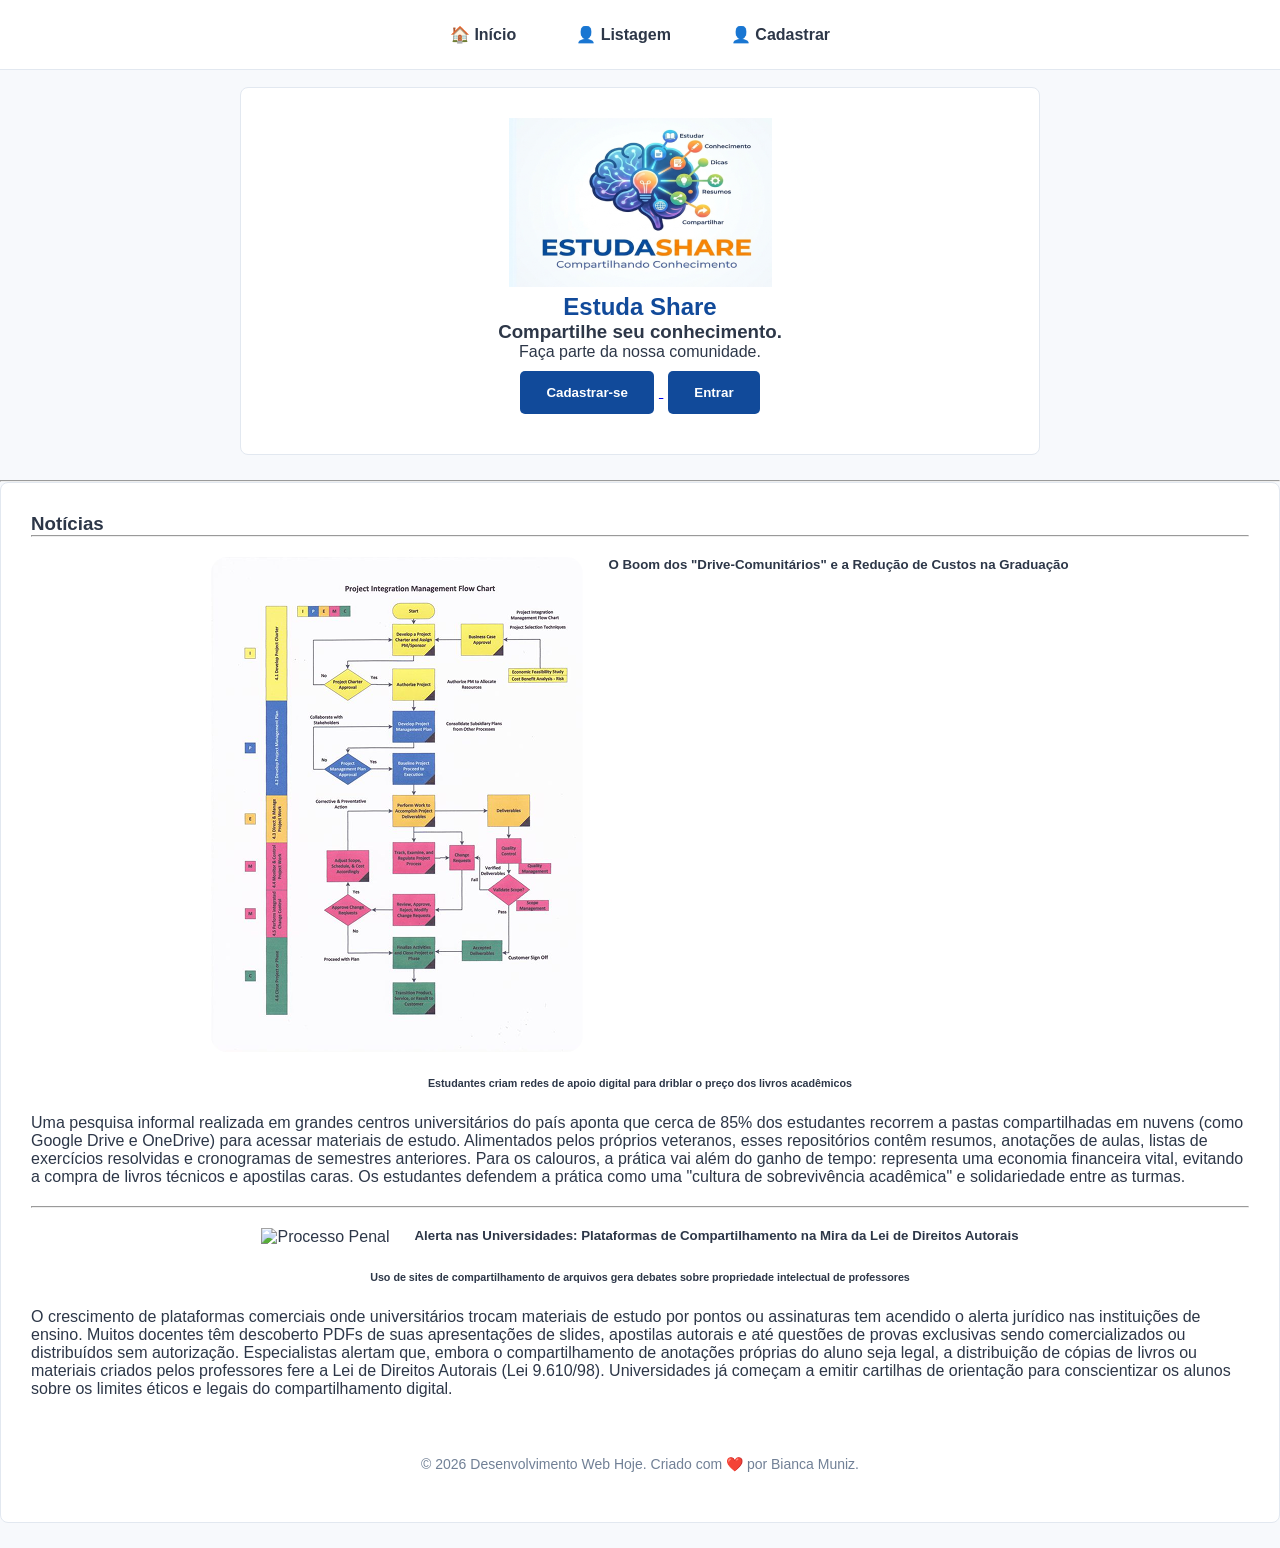
==== commit 482b2fec: "Update index.html" ====
--- a/index.html
+++ b/index.html
@@ -17,7 +17,7 @@
         <label for="menu-toggle" class="menu-icon-close">✕</label>
         <li><a href="index.html">🏠 Início</a></li>
         <li><a href="listagem.html">👤 Listagem</a></li>
-        <li><a href="cadrastar.html">👤 Cadastrar </a></li>
+        <li><a href="cadastrar.html">👤 Cadastrar </a></li>
       </ul>
     </nav>
   </section>
--- a/style.css
+++ b/style.css
@@ -1,18 +1,26 @@
+/* ==========================================
+   1. VARIÁVEIS GLOBAIS (:root)
+   ========================================== */
 :root {
-  
-  --color-primary: #007bff;
-  --color-secondary: #6c757d;
-  --color-bg: #f4f4f9;
-  --color-text: #333;
-  --color-white: #ffffff;
-  --color-border: #ddd;
-
-
+  --color-primary: #114a9a;      
+  --color-secondary: #f39200;    
+  --color-dark-blue: #1b2447;    
+  --color-accent-green: #8cc63f; 
+  --color-accent-cyan: #00aeef;  
+  --color-bg: #f7f9fc;           
+  --color-text: #2d3748;         
+  --color-white: #ffffff;        
+  --color-border: #e2e8f0;
+
+  --font-titles: 'Montserrat', sans-serif;
   --font-main: 'Segoe UI', Tahoma, Geneva, Verdana, sans-serif;
   --font-size-base: 16px;
   --font-weight-bold: 600;
 }
 
+/* ==========================================
+   2. CONFIGURAÇÕES GERAIS E RESET
+   ========================================== */
 * {
   margin: 0;
   padding: 0;
@@ -21,9 +29,20 @@
 
 body {
   font-family: var(--font-main);
+  font-size: var(--font-size-base);
   background-color: var(--color-bg);
   color: var(--color-text);
-  padding: 20px;
+}
+
+
+.main-content {
+  padding: 80px 20px 20px 20px;
+}
+
+h1 {
+  font-family: var(--font-titles);
+  font-weight: 800;
+  color: var(--color-primary);
 }
 
 section {
@@ -34,42 +53,80 @@
   padding: 30px;       
 }
 
-
+img {
+  max-width: 100%;
+  height: auto;
+}
+
+/* ==========================================
+   3. SEÇÕES DO TOPO (PC PADRÃO)
+   ========================================== */
+.estuda-share,
+.como-funciona {
+  width: 100%;
+  max-width: 800px;
+  margin: 0 auto 25px auto;
+  text-align: center; 
+}
+
+.logo-img {
+  height: 150px;
+  margin-bottom: 15px;
+}
+
+.como-funciona-img {
+  height: 100px;
+  margin: 15px 0;
+}
+
+/* ==========================================
+   4. MENU DE NAVEGAÇÃO (PC PADRÃO)
+   ========================================== */
+.menu-section {
+  padding: 0;
+  margin: 0;
+  border: none;
+  border-radius: 0;
+}
+
+.menu-icon-open, 
+.menu-icon-close {
+  display: none;
+  cursor: pointer;
+  font-size: 25px;
+}
 
 .menu-links {
   position: fixed;
   top: 0;
-  left: -100%; 
-  width: 250px;
-  height: 100%;
+  left: 0; 
+  width: 100%; 
+  height: auto; 
   background: var(--color-white);
   z-index: 1000;
-  padding-top: 60px;
-  
-}
-
-.menu-icon-close {
-  position: absolute;
-  top: 20px;
-  right: 20px;
-  font-size: 25px;
-
-}
-
-
-#menu-toggle:checked ~ .menu-links {
-  left: 0; /
-}
-
+  padding: 15px 20px; 
+  display: flex;
+  flex-direction: row; 
+  justify-content: center; 
+  gap: 20px;
+  border-bottom: 1px solid var(--color-border);
+}
+
+.menu-links li {
+  list-style: none;
+}
 
 .menu-links li a {
   display: block;
-  padding: 15px 25px;
+  padding: 10px 20px;
   text-decoration: none;
   color: var(--color-text);
-  border-bottom: 1px solid var(--color-border);
-}
-
+  font-weight: bold;
+}
+
+/* ==========================================
+   5. COMPONENTES (BOTÕES E CARDS - PC)
+   ========================================== */
 button {
   background-color: var(--color-primary);
   color: var(--color-white);
@@ -87,3 +144,139 @@
   color: var(--color-primary);
   border-color: var(--color-primary);
 }
+
+.explorar-section h3 {
+  text-align: center;
+  margin-bottom: 20px;
+}
+
+
+.card-container {
+  display: flex;
+  flex-direction: row;
+  flex-wrap: wrap; 
+  gap: 25px;
+  justify-content: center;
+  padding: 20px 0;
+}
+
+/* CARD FILHO: Cada bloco individual */
+.card {
+  background: var(--color-white);
+  border: 1px solid var(--color-border);
+  border-radius: 12px; 
+  box-shadow: 0 4px 12px rgba(0, 0, 0, 0.05); 
+  width: 320px;
+  padding: 25px;
+  display: flex;
+  flex-direction: column;
+  gap: 12px;
+}
+
+.card img {
+  align-self: center;
+  height: 100px;
+}
+
+.center-btn {
+  text-align: center;
+  margin-top: 20px;
+}
+
+/* Seção do Fórum e Comentários */
+.forum-section h3 {
+  margin-bottom: 10px;
+}
+
+.comentarios-wrapper {
+  display: flex;
+  flex-direction: row;
+  flex-wrap: wrap;        
+  gap: 20px;              
+  justify-content: center; 
+  margin: 30px 0;         
+}
+
+.comentario {
+  background-color: var(--color-white); 
+  border: 1px solid var(--color-border);
+  border-radius: 12px; 
+  box-shadow: 0 4px 12px rgba(0, 0, 0, 0.05); 
+  width: 320px;
+  padding: 20px;
+  text-align: left; 
+}
+
+/* ==========================================
+   6. RESPONSIVIDADE (Telas até 768px - Celular)
+   ========================================== */
+@media (max-width: 768px) {
+
+  .main-content {
+    padding-top: 70px; 
+  }
+
+ 
+  .card-container,
+  .comentarios-wrapper {
+    flex-direction: column !important; 
+    align-items: center !important;
+  }
+
+ 
+  .card,
+  .comentario {
+    width: 100% !important;
+    max-width: 100% !important;
+    box-shadow: 0 2px 8px rgba(0, 0, 0, 0.06);
+  }
+
+  /* --- MENU COMPORTAMENTO CELULAR --- */
+  .menu-icon-open {
+    display: block !important;
+    position: fixed;
+    top: 15px;
+    right: 20px;
+    z-index: 1001;
+    color: var(--color-text);
+    background: var(--color-white);
+    padding: 5px 10px;
+    border-radius: 5px;
+    box-shadow: 0 2px 5px rgba(0,0,0,0.1);
+  }
+
+  .menu-links {
+    flex-direction: column !important;   
+    justify-content: flex-start !important; 
+    padding: 80px 20px 20px 20px !important;        
+    left: -100% !important;              
+    width: 100% !important;              
+    height: 100vh !important;            
+    transition: left 0.3s ease !important; 
+  }
+
+  .menu-links li a {
+    border-bottom: 1px solid var(--color-border);
+    text-align: center;
+    padding: 15px;       
+  }
+
+  .menu-icon-close {
+    display: block !important;
+    position: absolute;
+    top: 20px;
+    right: 20px;
+    color: var(--color-text);
+  }
+
+  #menu-toggle:checked ~ .menu-links {
+    left: 0 !important;
+  }
+}
+
+footer {
+  text-align: center;
+  padding: 20px;
+  color: #718096;
+  font-size: 14px;
+}
